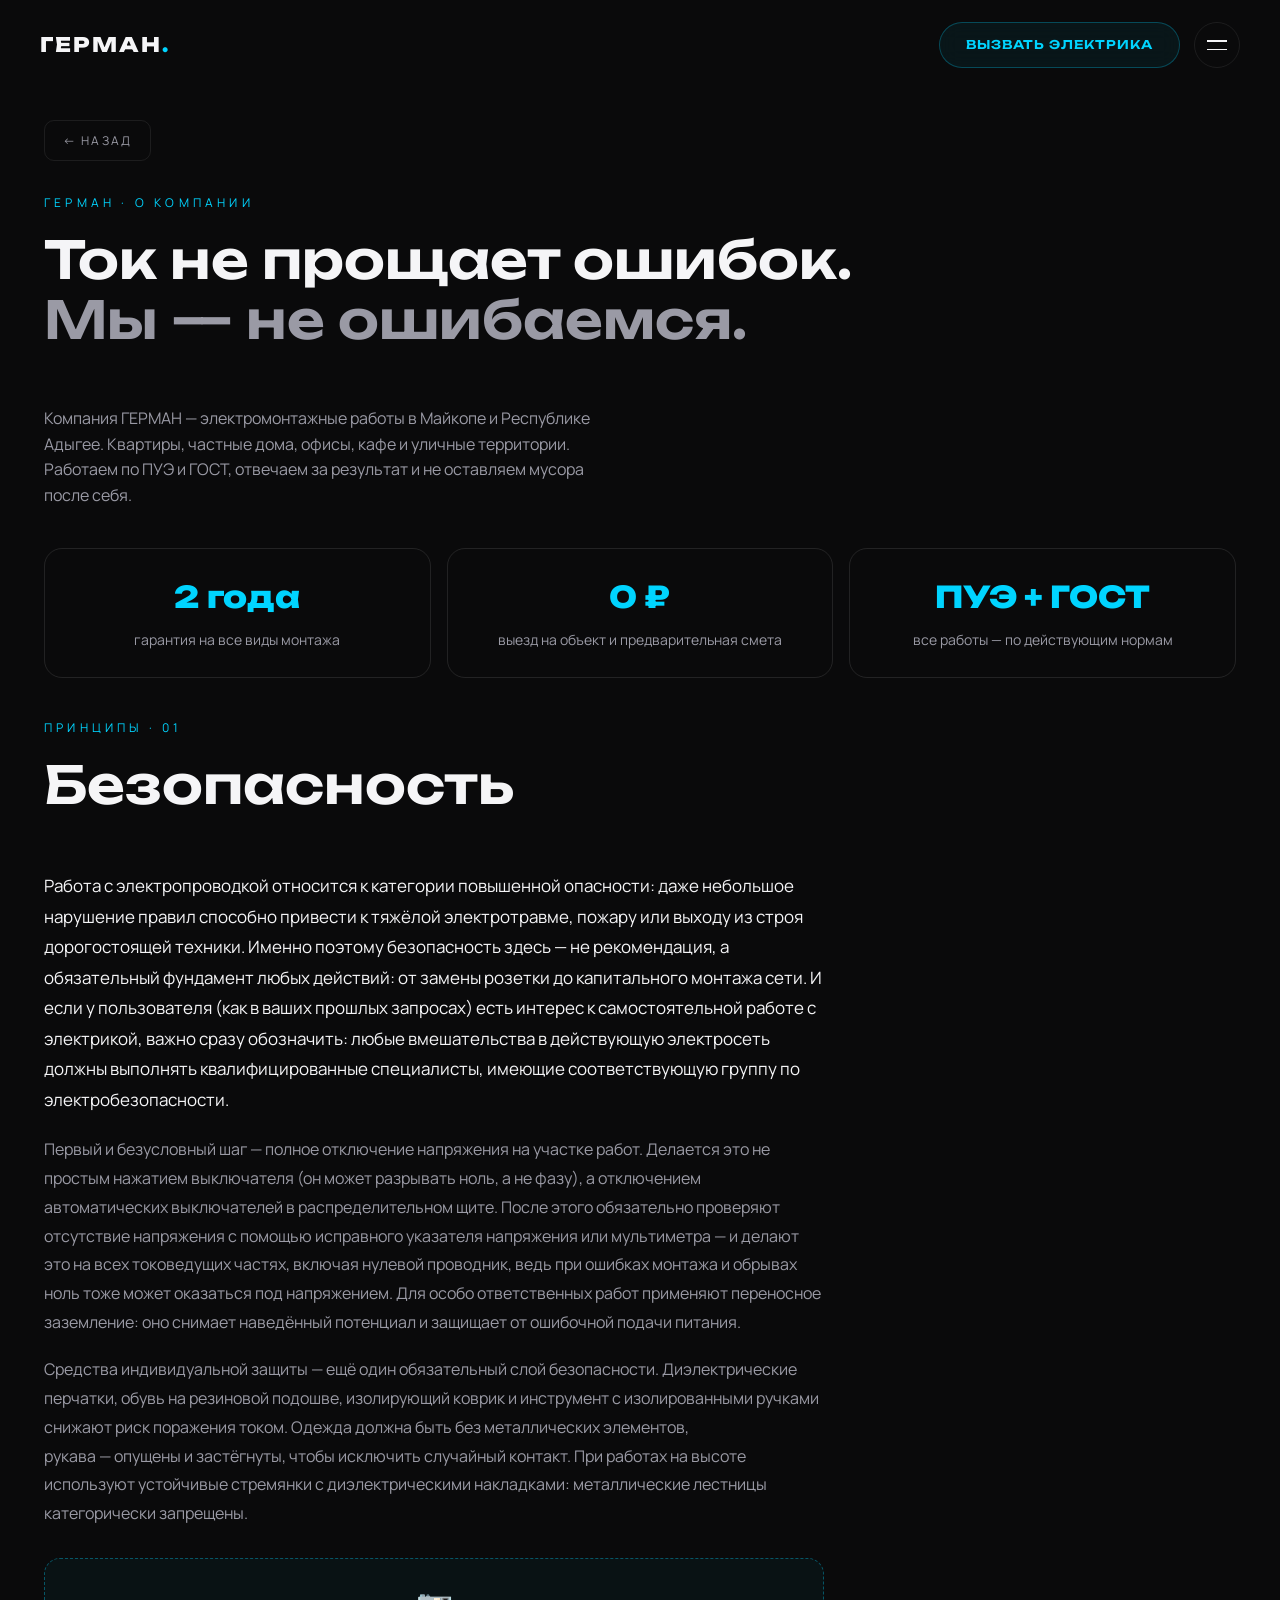
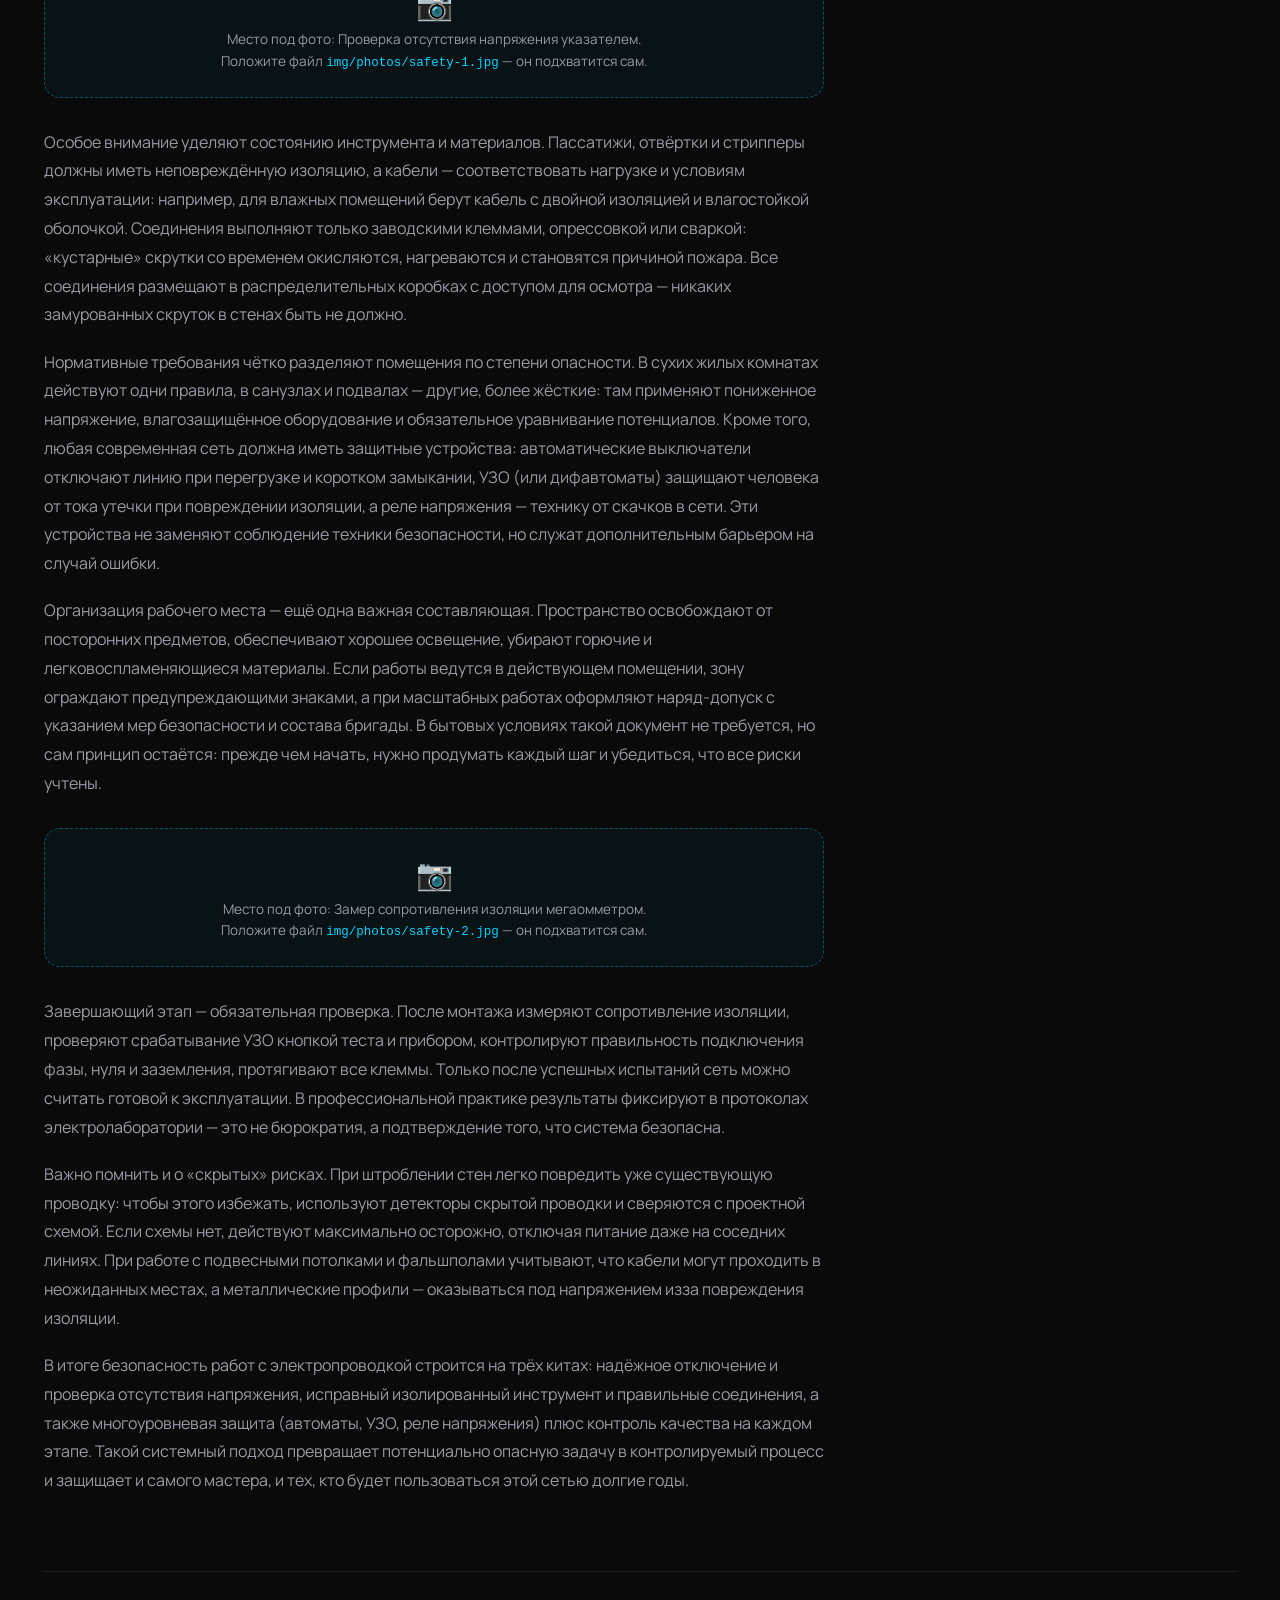
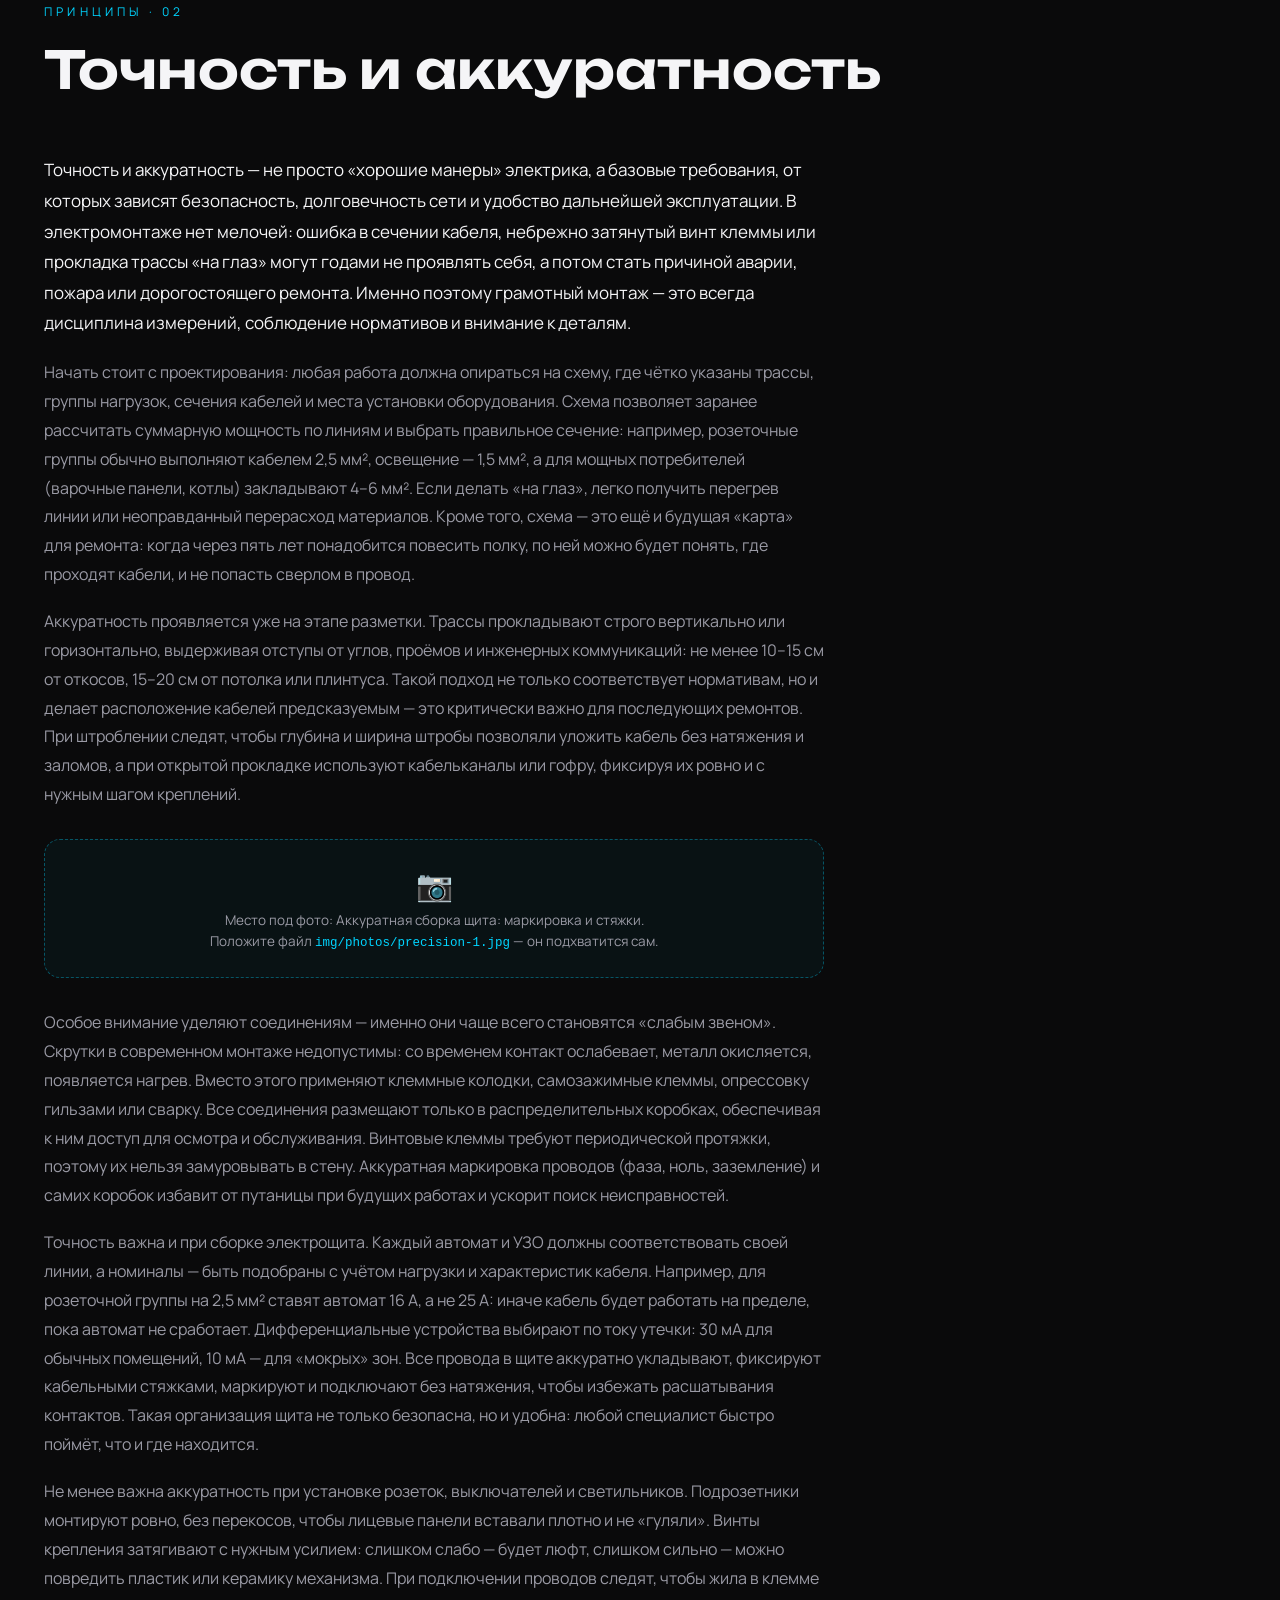
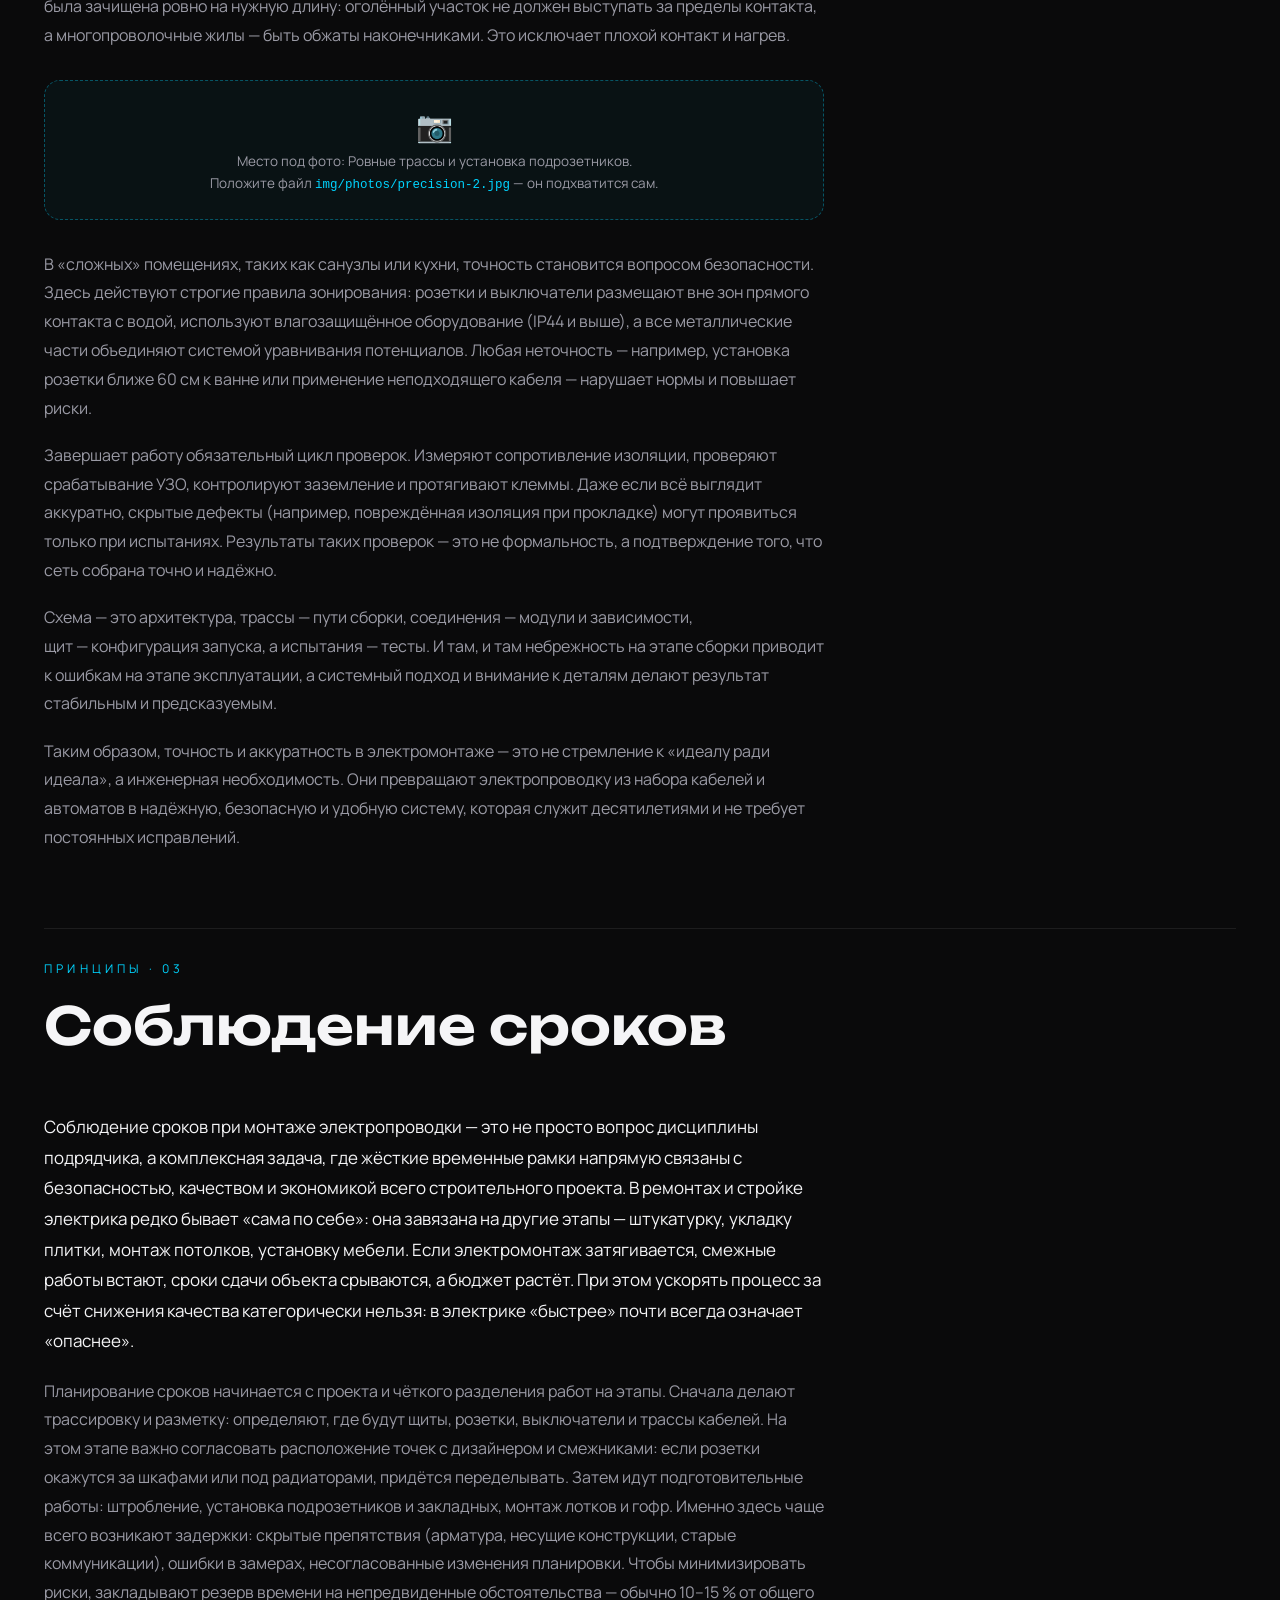
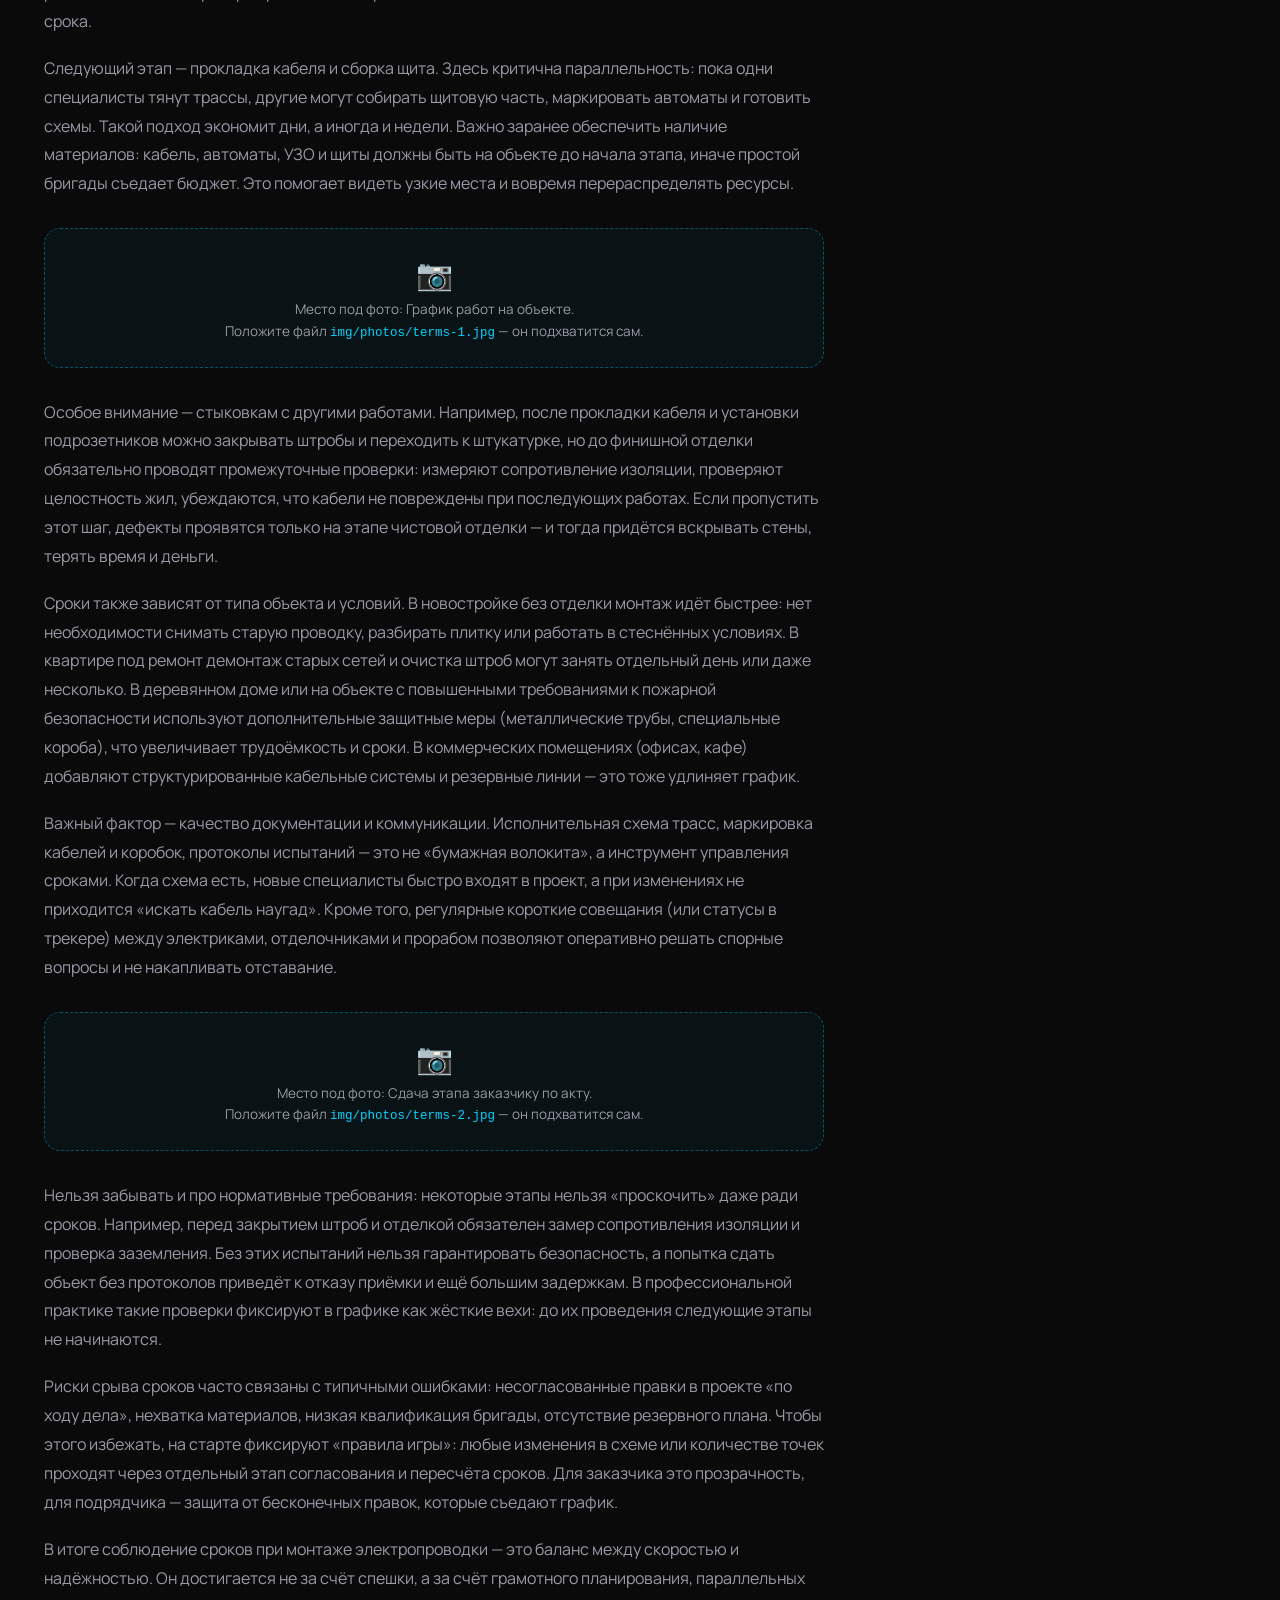
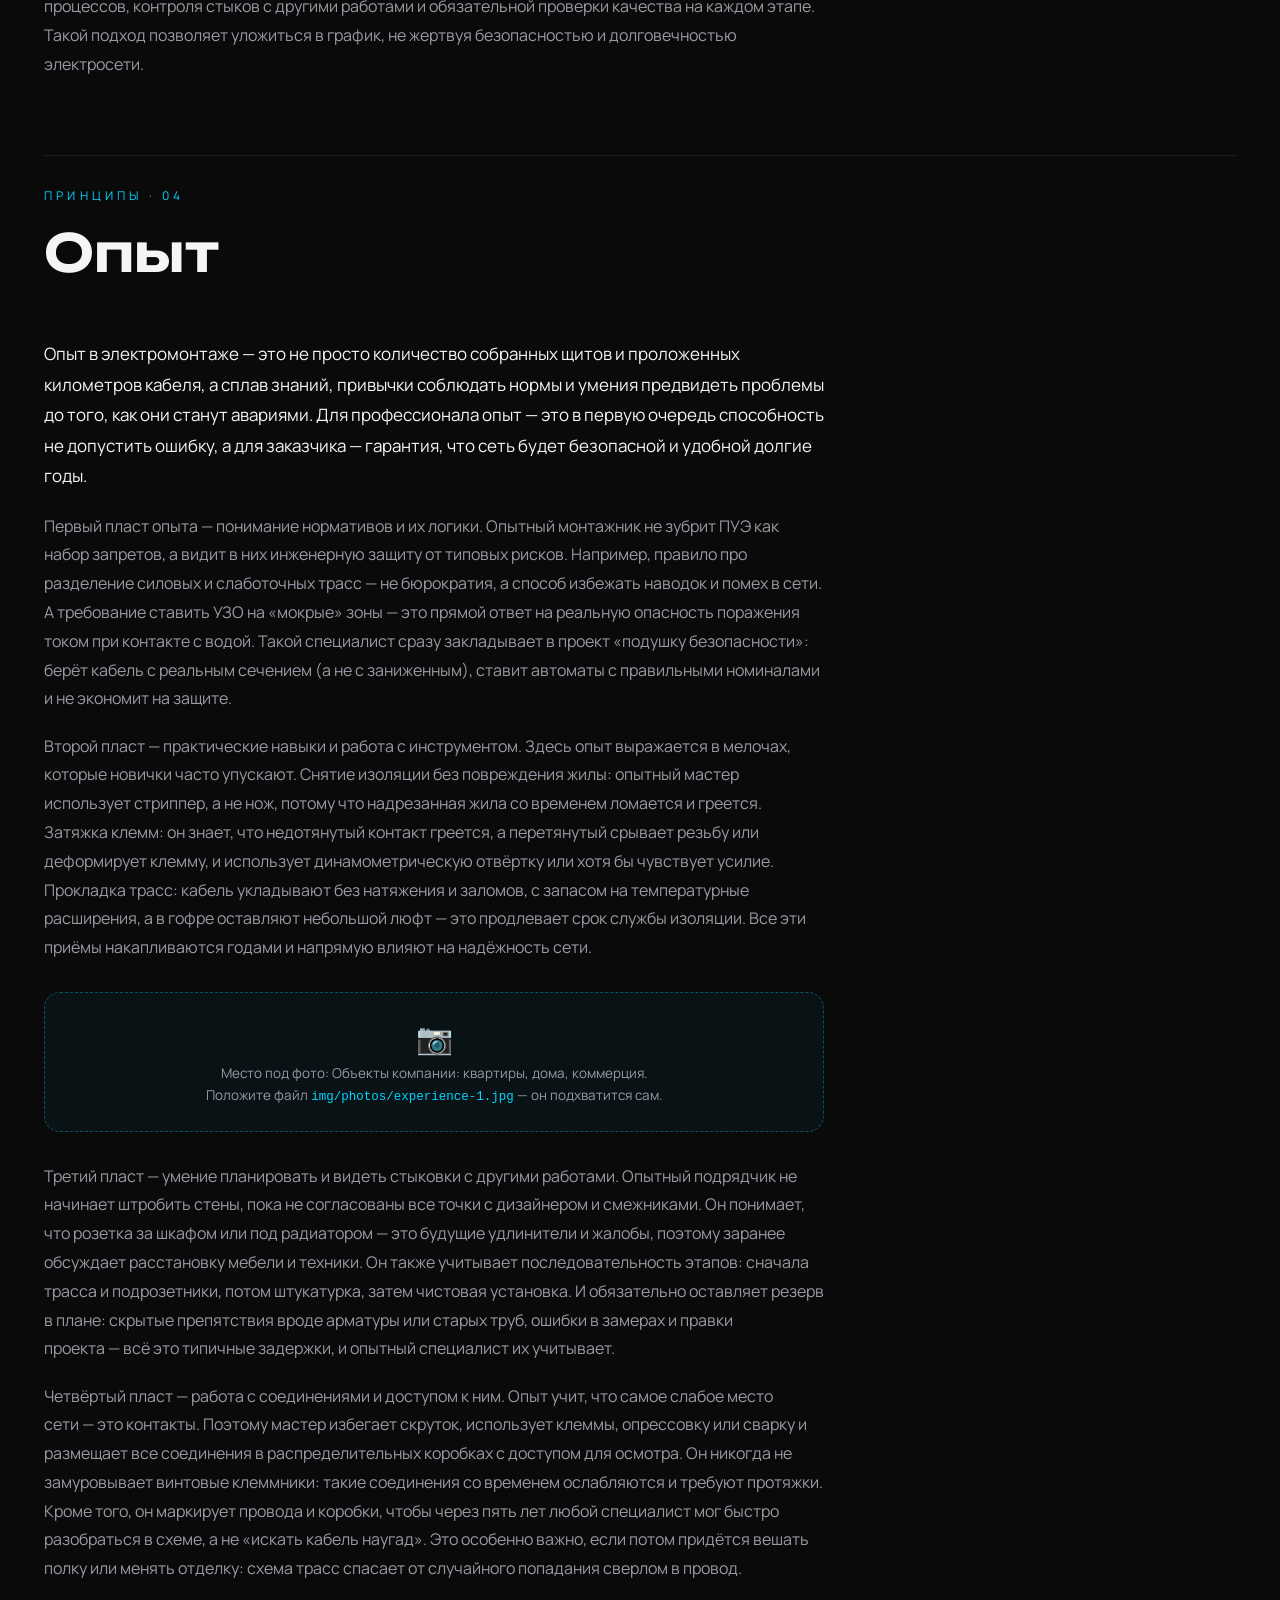
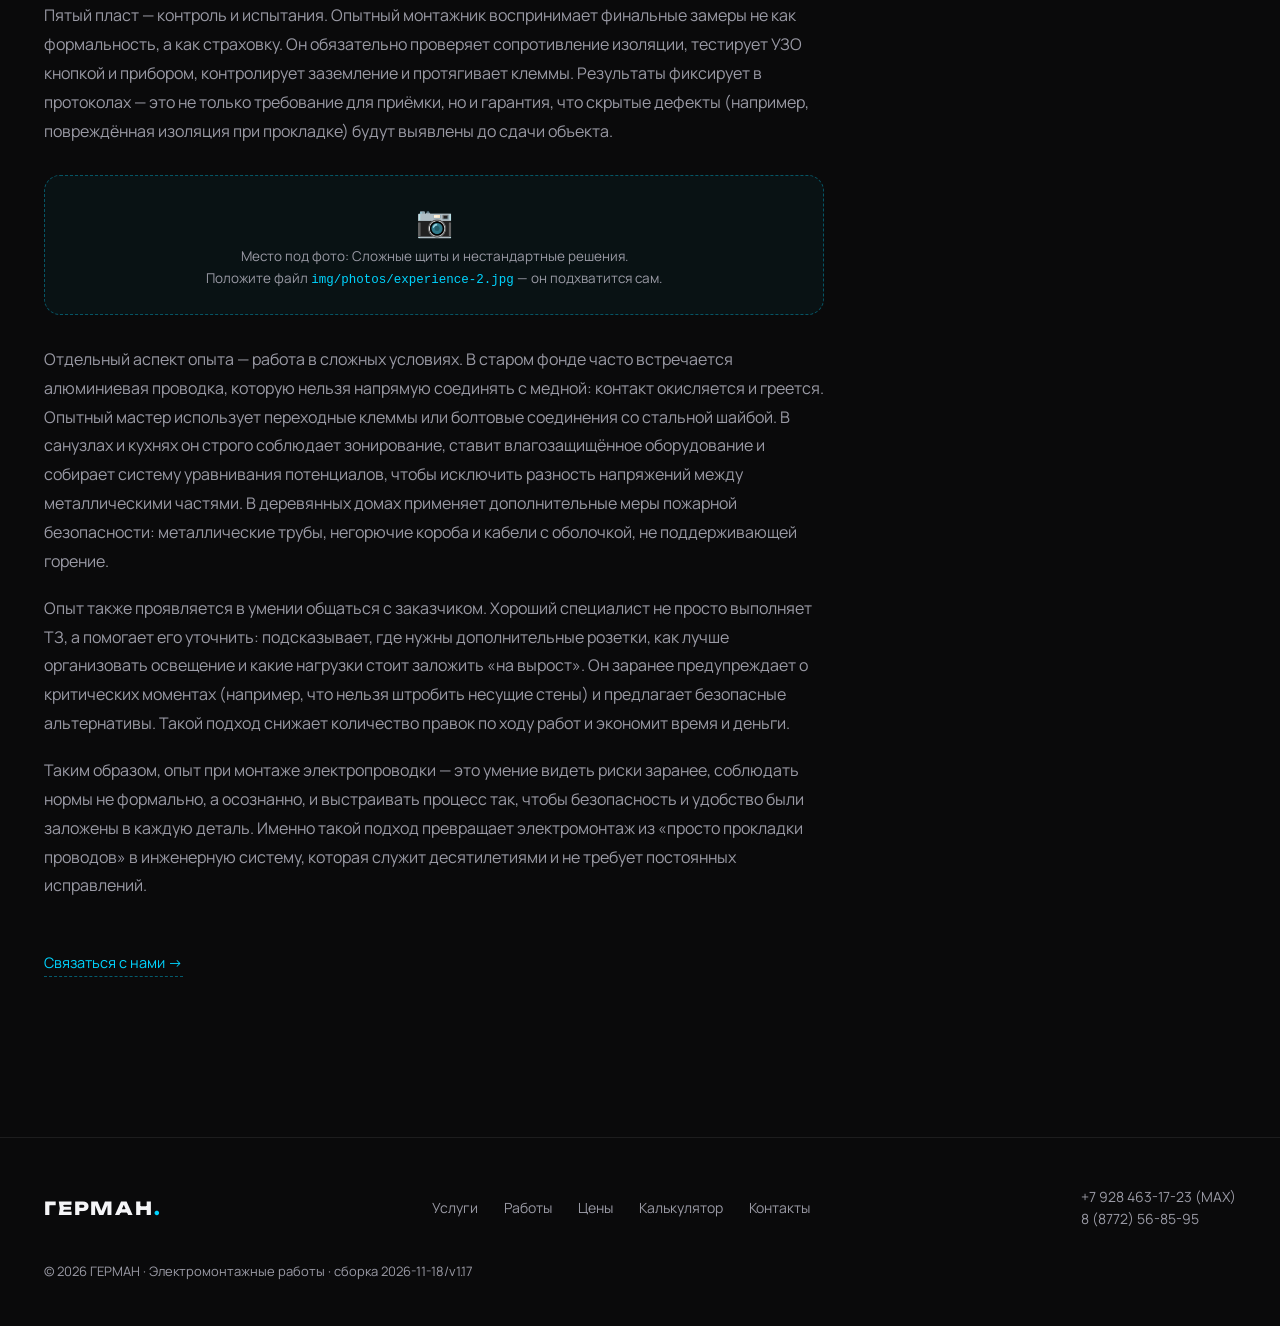
==== pages/about.html @ a5db71ee "feat: v1.17 — внутренние страницы: услуги, портфолио, цены, о компании, контакты - services.html: 4 " ====
<!DOCTYPE html>
<html lang="ru">
<head>
  <meta charset="UTF-8">
  <meta name="viewport" content="width=device-width, initial-scale=1.0">
  <title>О компании ГЕРМАН — электромонтаж в Майкопе и Адыгее</title>
  <meta name="description" content="ГЕРМАН: безопасность, точность, сроки и опыт в электромонтаже. Гарантия 2 года, работы по ПУЭ и ГОСТ.">
  <meta name="theme-color" content="#0A0A0B">
  <link rel="icon" href="data:image/svg+xml,<svg xmlns='http://www.w3.org/2000/svg' viewBox='0 0 24 24'><path fill='%2300D4FF' d='M13 2L4 14h6l-1 8 9-12h-6l1-8z'/></svg>">
  <link rel="preconnect" href="https://fonts.googleapis.com">
  <link rel="preconnect" href="https://fonts.gstatic.com" crossorigin>
  <link href="https://fonts.googleapis.com/css2?family=Unbounded:wght@400;600;800&family=Manrope:wght@400;500;700&display=swap" rel="stylesheet">
  <link rel="stylesheet" href="../css/style.css?v=34">
</head>
<body>

  <!-- ===== Шапка ===== -->
  <header class="header">
    <a href="../index.html" class="header__logo">ГЕРМАН<span class="accent">.</span></a>
    <div class="header__controls">
      <a href="../index.html#contacts" class="cta-fixed"><span class="cta-long">Вызвать электрика</span><span class="cta-short">Электрик</span></a>
      <button class="burger" id="burger" aria-label="Открыть меню" aria-expanded="false">
        <span class="burger__line"></span>
        <span class="burger__line"></span>
      </button>
    </div>
  </header>

  <!-- ===== Полноэкранное меню ===== -->
  <nav class="menu" id="menu" aria-hidden="true">
    <ul class="menu__list">
      <li class="menu__item"><a href="../index.html" class="menu__link">Главная</a></li>
      <li class="menu__item"><a href="services.html" class="menu__link">Услуги</a></li>
      <li class="menu__item"><a href="portfolio.html" class="menu__link">Работы</a></li>
      <li class="menu__item"><a href="price.html" class="menu__link">Цены</a></li>
      <li class="menu__item"><a href="about.html" class="menu__link">О компании</a></li>
      <li class="menu__item"><a href="contacts.html" class="menu__link">Контакты</a></li>
    </ul>
    <div class="menu__contacts">
      <a href="tel:+79284631723" class="menu__phone">+7 928 463-17-23</a>
      <a href="tel:88772568595" class="menu__phone menu__phone--dim">8 (8772) 56-85-95</a>
      <span class="menu__note">Майкоп · Республика Адыгея</span>
    </div>
  </nav>
  <main>
    <section class="section">
      <div class="container">
        <a href="../index.html" class="calc-back">← Назад</a>
        <p class="kicker">ГЕРМАН · о компании</p>
        <h1 class="section__title">Ток не прощает ошибок. <br><span class="text-dim">Мы — не ошибаемся.</span></h1>
        <p class="price-note">Компания ГЕРМАН — электромонтажные работы в Майкопе и Республике Адыгее.
          Квартиры, частные дома, офисы, кафе и уличные территории. Работаем по ПУЭ и ГОСТ,
          отвечаем за результат и не оставляем мусора после себя.</p>
        <div class="facts">
          <div class="fact"><span class="fact__num">2 года</span><span class="fact__text">гарантия на все виды монтажа</span></div>
          <div class="fact"><span class="fact__num">0 ₽</span><span class="fact__text">выезд на объект и предварительная смета</span></div>
          <div class="fact"><span class="fact__num">ПУЭ + ГОСТ</span><span class="fact__text">все работы — по действующим нормам</span></div>
        </div>

      <section class="work-article" id="safety">
        <p class="kicker">Принципы · 01</p>
        <h2 class="section__title">Безопасность</h2>
<div class="article">
          <p>Работа с электропроводкой относится к категории повышенной опасности: даже небольшое нарушение правил способно привести к тяжёлой электротравме, пожару или выходу из строя дорогостоящей техники. Именно поэтому безопасность здесь — не рекомендация, а обязательный фундамент любых действий: от замены розетки до капитального монтажа сети. И если у пользователя (как в ваших прошлых запросах) есть интерес к самостоятельной работе с электрикой, важно сразу обозначить: любые вмешательства в действующую электросеть должны выполнять квалифицированные специалисты, имеющие соответствующую группу по электробезопасности.</p>
          <p>Первый и безусловный шаг — полное отключение напряжения на участке работ. Делается это не простым нажатием выключателя (он может разрывать ноль, а не фазу), а отключением автоматических выключателей в распределительном щите. После этого обязательно проверяют отсутствие напряжения с помощью исправного указателя напряжения или мультиметра — и делают это на всех токоведущих частях, включая нулевой проводник, ведь при ошибках монтажа и обрывах ноль тоже может оказаться под напряжением. Для особо ответственных работ применяют переносное заземление: оно снимает наведённый потенциал и защищает от ошибочной подачи питания.</p>
          <p>Средства индивидуальной защиты — ещё один обязательный слой безопасности. Диэлектрические перчатки, обувь на резиновой подошве, изолирующий коврик и инструмент с изолированными ручками снижают риск поражения током. Одежда должна быть без металлических элементов, рукава — опущены и застёгнуты, чтобы исключить случайный контакт. При работах на высоте используют устойчивые стремянки с диэлектрическими накладками: металлические лестницы категорически запрещены.</p>
          <figure class="photo" data-photo="../img/photos/safety-1.jpg" data-alt="Проверка отсутствия напряжения указателем">
            <span class="photo__frame" aria-hidden="true">📷</span>
            <figcaption>Место под фото: Проверка отсутствия напряжения указателем.<br>Положите файл <code>img/photos/safety-1.jpg</code> — он подхватится сам.</figcaption>
          </figure>
          <p>Особое внимание уделяют состоянию инструмента и материалов. Пассатижи, отвёртки и стрипперы должны иметь неповреждённую изоляцию, а кабели — соответствовать нагрузке и условиям эксплуатации: например, для влажных помещений берут кабель с двойной изоляцией и влагостойкой оболочкой. Соединения выполняют только заводскими клеммами, опрессовкой или сваркой: «кустарные» скрутки со временем окисляются, нагреваются и становятся причиной пожара. Все соединения размещают в распределительных коробках с доступом для осмотра — никаких замурованных скруток в стенах быть не должно.</p>
          <p>Нормативные требования чётко разделяют помещения по степени опасности. В сухих жилых комнатах действуют одни правила, в санузлах и подвалах — другие, более жёсткие: там применяют пониженное напряжение, влагозащищённое оборудование и обязательное уравнивание потенциалов. Кроме того, любая современная сеть должна иметь защитные устройства: автоматические выключатели отключают линию при перегрузке и коротком замыкании, УЗО (или дифавтоматы) защищают человека от тока утечки при повреждении изоляции, а реле напряжения — технику от скачков в сети. Эти устройства не заменяют соблюдение техники безопасности, но служат дополнительным барьером на случай ошибки.</p>
          <p>Организация рабочего места — ещё одна важная составляющая. Пространство освобождают от посторонних предметов, обеспечивают хорошее освещение, убирают горючие и легковоспламеняющиеся материалы. Если работы ведутся в действующем помещении, зону ограждают предупреждающими знаками, а при масштабных работах оформляют наряд-допуск с указанием мер безопасности и состава бригады. В бытовых условиях такой документ не требуется, но сам принцип остаётся: прежде чем начать, нужно продумать каждый шаг и убедиться, что все риски учтены.</p>
          <figure class="photo" data-photo="../img/photos/safety-2.jpg" data-alt="Замер сопротивления изоляции мегаомметром">
            <span class="photo__frame" aria-hidden="true">📷</span>
            <figcaption>Место под фото: Замер сопротивления изоляции мегаомметром.<br>Положите файл <code>img/photos/safety-2.jpg</code> — он подхватится сам.</figcaption>
          </figure>
          <p>Завершающий этап — обязательная проверка. После монтажа измеряют сопротивление изоляции, проверяют срабатывание УЗО кнопкой теста и прибором, контролируют правильность подключения фазы, нуля и заземления, протягивают все клеммы. Только после успешных испытаний сеть можно считать готовой к эксплуатации. В профессиональной практике результаты фиксируют в протоколах электролаборатории — это не бюрократия, а подтверждение того, что система безопасна.</p>
          <p>Важно помнить и о «скрытых» рисках. При штроблении стен легко повредить уже существующую проводку: чтобы этого избежать, используют детекторы скрытой проводки и сверяются с проектной схемой. Если схемы нет, действуют максимально осторожно, отключая питание даже на соседних линиях. При работе с подвесными потолками и фальшполами учитывают, что кабели могут проходить в неожиданных местах, а металлические профили — оказываться под напряжением изза повреждения изоляции.</p>
          <p>В итоге безопасность работ с электропроводкой строится на трёх китах: надёжное отключение и проверка отсутствия напряжения, исправный изолированный инструмент и правильные соединения, а также многоуровневая защита (автоматы, УЗО, реле напряжения) плюс контроль качества на каждом этапе. Такой системный подход превращает потенциально опасную задачу в контролируемый процесс и защищает и самого мастера, и тех, кто будет пользоваться этой сетью долгие годы.</p>
        </div>
      </section>
      <section class="work-article" id="precision">
        <p class="kicker">Принципы · 02</p>
        <h2 class="section__title">Точность и аккуратность</h2>
<div class="article">
          <p>Точность и аккуратность — не просто «хорошие манеры» электрика, а базовые требования, от которых зависят безопасность, долговечность сети и удобство дальнейшей эксплуатации. В электромонтаже нет мелочей: ошибка в сечении кабеля, небрежно затянутый винт клеммы или прокладка трассы «на глаз» могут годами не проявлять себя, а потом стать причиной аварии, пожара или дорогостоящего ремонта. Именно поэтому грамотный монтаж — это всегда дисциплина измерений, соблюдение нормативов и внимание к деталям.</p>
          <p>Начать стоит с проектирования: любая работа должна опираться на схему, где чётко указаны трассы, группы нагрузок, сечения кабелей и места установки оборудования. Схема позволяет заранее рассчитать суммарную мощность по линиям и выбрать правильное сечение: например, розеточные группы обычно выполняют кабелем 2,5 мм², освещение — 1,5 мм², а для мощных потребителей (варочные панели, котлы) закладывают 4–6 мм². Если делать «на глаз», легко получить перегрев линии или неоправданный перерасход материалов. Кроме того, схема — это ещё и будущая «карта» для ремонта: когда через пять лет понадобится повесить полку, по ней можно будет понять, где проходят кабели, и не попасть сверлом в провод.</p>
          <p>Аккуратность проявляется уже на этапе разметки. Трассы прокладывают строго вертикально или горизонтально, выдерживая отступы от углов, проёмов и инженерных коммуникаций: не менее 10–15 см от откосов, 15–20 см от потолка или плинтуса. Такой подход не только соответствует нормативам, но и делает расположение кабелей предсказуемым — это критически важно для последующих ремонтов. При штроблении следят, чтобы глубина и ширина штробы позволяли уложить кабель без натяжения и заломов, а при открытой прокладке используют кабельканалы или гофру, фиксируя их ровно и с нужным шагом креплений.</p>
          <figure class="photo" data-photo="../img/photos/precision-1.jpg" data-alt="Аккуратная сборка щита: маркировка и стяжки">
            <span class="photo__frame" aria-hidden="true">📷</span>
            <figcaption>Место под фото: Аккуратная сборка щита: маркировка и стяжки.<br>Положите файл <code>img/photos/precision-1.jpg</code> — он подхватится сам.</figcaption>
          </figure>
          <p>Особое внимание уделяют соединениям — именно они чаще всего становятся «слабым звеном». Скрутки в современном монтаже недопустимы: со временем контакт ослабевает, металл окисляется, появляется нагрев. Вместо этого применяют клеммные колодки, самозажимные клеммы, опрессовку гильзами или сварку. Все соединения размещают только в распределительных коробках, обеспечивая к ним доступ для осмотра и обслуживания. Винтовые клеммы требуют периодической протяжки, поэтому их нельзя замуровывать в стену. Аккуратная маркировка проводов (фаза, ноль, заземление) и самих коробок избавит от путаницы при будущих работах и ускорит поиск неисправностей.</p>
          <p>Точность важна и при сборке электрощита. Каждый автомат и УЗО должны соответствовать своей линии, а номиналы — быть подобраны с учётом нагрузки и характеристик кабеля. Например, для розеточной группы на 2,5 мм² ставят автомат 16 А, а не 25 А: иначе кабель будет работать на пределе, пока автомат не сработает. Дифференциальные устройства выбирают по току утечки: 30 мА для обычных помещений, 10 мА — для «мокрых» зон. Все провода в щите аккуратно укладывают, фиксируют кабельными стяжками, маркируют и подключают без натяжения, чтобы избежать расшатывания контактов. Такая организация щита не только безопасна, но и удобна: любой специалист быстро поймёт, что и где находится.</p>
          <p>Не менее важна аккуратность при установке розеток, выключателей и светильников. Подрозетники монтируют ровно, без перекосов, чтобы лицевые панели вставали плотно и не «гуляли». Винты крепления затягивают с нужным усилием: слишком слабо — будет люфт, слишком сильно — можно повредить пластик или керамику механизма. При подключении проводов следят, чтобы жила в клемме была зачищена ровно на нужную длину: оголённый участок не должен выступать за пределы контакта, а многопроволочные жилы — быть обжаты наконечниками. Это исключает плохой контакт и нагрев.</p>
          <figure class="photo" data-photo="../img/photos/precision-2.jpg" data-alt="Ровные трассы и установка подрозетников">
            <span class="photo__frame" aria-hidden="true">📷</span>
            <figcaption>Место под фото: Ровные трассы и установка подрозетников.<br>Положите файл <code>img/photos/precision-2.jpg</code> — он подхватится сам.</figcaption>
          </figure>
          <p>В «сложных» помещениях, таких как санузлы или кухни, точность становится вопросом безопасности. Здесь действуют строгие правила зонирования: розетки и выключатели размещают вне зон прямого контакта с водой, используют влагозащищённое оборудование (IP44 и выше), а все металлические части объединяют системой уравнивания потенциалов. Любая неточность — например, установка розетки ближе 60 см к ванне или применение неподходящего кабеля — нарушает нормы и повышает риски.</p>
          <p>Завершает работу обязательный цикл проверок. Измеряют сопротивление изоляции, проверяют срабатывание УЗО, контролируют заземление и протягивают клеммы. Даже если всё выглядит аккуратно, скрытые дефекты (например, повреждённая изоляция при прокладке) могут проявиться только при испытаниях. Результаты таких проверок — это не формальность, а подтверждение того, что сеть собрана точно и надёжно.</p>
          <p>Схема — это архитектура, трассы — пути сборки, соединения — модули и зависимости, щит — конфигурация запуска, а испытания — тесты. И там, и там небрежность на этапе сборки приводит к ошибкам на этапе эксплуатации, а системный подход и внимание к деталям делают результат стабильным и предсказуемым.</p>
          <p>Таким образом, точность и аккуратность в электромонтаже — это не стремление к «идеалу ради идеала», а инженерная необходимость. Они превращают электропроводку из набора кабелей и автоматов в надёжную, безопасную и удобную систему, которая служит десятилетиями и не требует постоянных исправлений.</p>
        </div>
      </section>
      <section class="work-article" id="terms">
        <p class="kicker">Принципы · 03</p>
        <h2 class="section__title">Соблюдение сроков</h2>
<div class="article">
          <p>Соблюдение сроков при монтаже электропроводки — это не просто вопрос дисциплины подрядчика, а комплексная задача, где жёсткие временные рамки напрямую связаны с безопасностью, качеством и экономикой всего строительного проекта. В ремонтах и стройке электрика редко бывает «сама по себе»: она завязана на другие этапы — штукатурку, укладку плитки, монтаж потолков, установку мебели. Если электромонтаж затягивается, смежные работы встают, сроки сдачи объекта срываются, а бюджет растёт. При этом ускорять процесс за счёт снижения качества категорически нельзя: в электрике «быстрее» почти всегда означает «опаснее».</p>
          <p>Планирование сроков начинается с проекта и чёткого разделения работ на этапы. Сначала делают трассировку и разметку: определяют, где будут щиты, розетки, выключатели и трассы кабелей. На этом этапе важно согласовать расположение точек с дизайнером и смежниками: если розетки окажутся за шкафами или под радиаторами, придётся переделывать. Затем идут подготовительные работы: штробление, установка подрозетников и закладных, монтаж лотков и гофр. Именно здесь чаще всего возникают задержки: скрытые препятствия (арматура, несущие конструкции, старые коммуникации), ошибки в замерах, несогласованные изменения планировки. Чтобы минимизировать риски, закладывают резерв времени на непредвиденные обстоятельства — обычно 10–15 % от общего срока.</p>
          <p>Следующий этап — прокладка кабеля и сборка щита. Здесь критична параллельность: пока одни специалисты тянут трассы, другие могут собирать щитовую часть, маркировать автоматы и готовить схемы. Такой подход экономит дни, а иногда и недели. Важно заранее обеспечить наличие материалов: кабель, автоматы, УЗО и щиты должны быть на объекте до начала этапа, иначе простой бригады съедает бюджет. Это помогает видеть узкие места и вовремя перераспределять ресурсы.</p>
          <figure class="photo" data-photo="../img/photos/terms-1.jpg" data-alt="График работ на объекте">
            <span class="photo__frame" aria-hidden="true">📷</span>
            <figcaption>Место под фото: График работ на объекте.<br>Положите файл <code>img/photos/terms-1.jpg</code> — он подхватится сам.</figcaption>
          </figure>
          <p>Особое внимание — стыковкам с другими работами. Например, после прокладки кабеля и установки подрозетников можно закрывать штробы и переходить к штукатурке, но до финишной отделки обязательно проводят промежуточные проверки: измеряют сопротивление изоляции, проверяют целостность жил, убеждаются, что кабели не повреждены при последующих работах. Если пропустить этот шаг, дефекты проявятся только на этапе чистовой отделки — и тогда придётся вскрывать стены, терять время и деньги.</p>
          <p>Сроки также зависят от типа объекта и условий. В новостройке без отделки монтаж идёт быстрее: нет необходимости снимать старую проводку, разбирать плитку или работать в стеснённых условиях. В квартире под ремонт демонтаж старых сетей и очистка штроб могут занять отдельный день или даже несколько. В деревянном доме или на объекте с повышенными требованиями к пожарной безопасности используют дополнительные защитные меры (металлические трубы, специальные короба), что увеличивает трудоёмкость и сроки. В коммерческих помещениях (офисах, кафе) добавляют структурированные кабельные системы и резервные линии — это тоже удлиняет график.</p>
          <p>Важный фактор — качество документации и коммуникации. Исполнительная схема трасс, маркировка кабелей и коробок, протоколы испытаний — это не «бумажная волокита», а инструмент управления сроками. Когда схема есть, новые специалисты быстро входят в проект, а при изменениях не приходится «искать кабель наугад». Кроме того, регулярные короткие совещания (или статусы в трекере) между электриками, отделочниками и прорабом позволяют оперативно решать спорные вопросы и не накапливать отставание.</p>
          <figure class="photo" data-photo="../img/photos/terms-2.jpg" data-alt="Сдача этапа заказчику по акту">
            <span class="photo__frame" aria-hidden="true">📷</span>
            <figcaption>Место под фото: Сдача этапа заказчику по акту.<br>Положите файл <code>img/photos/terms-2.jpg</code> — он подхватится сам.</figcaption>
          </figure>
          <p>Нельзя забывать и про нормативные требования: некоторые этапы нельзя «проскочить» даже ради сроков. Например, перед закрытием штроб и отделкой обязателен замер сопротивления изоляции и проверка заземления. Без этих испытаний нельзя гарантировать безопасность, а попытка сдать объект без протоколов приведёт к отказу приёмки и ещё большим задержкам. В профессиональной практике такие проверки фиксируют в графике как жёсткие вехи: до их проведения следующие этапы не начинаются.</p>
          <p>Риски срыва сроков часто связаны с типичными ошибками: несогласованные правки в проекте «по ходу дела», нехватка материалов, низкая квалификация бригады, отсутствие резервного плана. Чтобы этого избежать, на старте фиксируют «правила игры»: любые изменения в схеме или количестве точек проходят через отдельный этап согласования и пересчёта сроков. Для заказчика это прозрачность, для подрядчика — защита от бесконечных правок, которые съедают график.</p>
          <p>В итоге соблюдение сроков при монтаже электропроводки — это баланс между скоростью и надёжностью. Он достигается не за счёт спешки, а за счёт грамотного планирования, параллельных процессов, контроля стыков с другими работами и обязательной проверки качества на каждом этапе. Такой подход позволяет уложиться в график, не жертвуя безопасностью и долговечностью электросети.</p>
        </div>
      </section>
      <section class="work-article" id="experience">
        <p class="kicker">Принципы · 04</p>
        <h2 class="section__title">Опыт</h2>
<div class="article">
          <p>Опыт в электромонтаже — это не просто количество собранных щитов и проложенных километров кабеля, а сплав знаний, привычки соблюдать нормы и умения предвидеть проблемы до того, как они станут авариями. Для профессионала опыт — это в первую очередь способность не допустить ошибку, а для заказчика — гарантия, что сеть будет безопасной и удобной долгие годы.</p>
          <p>Первый пласт опыта — понимание нормативов и их логики. Опытный монтажник не зубрит ПУЭ как набор запретов, а видит в них инженерную защиту от типовых рисков. Например, правило про разделение силовых и слаботочных трасс — не бюрократия, а способ избежать наводок и помех в сети. А требование ставить УЗО на «мокрые» зоны — это прямой ответ на реальную опасность поражения током при контакте с водой. Такой специалист сразу закладывает в проект «подушку безопасности»: берёт кабель с реальным сечением (а не с заниженным), ставит автоматы с правильными номиналами и не экономит на защите.</p>
          <p>Второй пласт — практические навыки и работа с инструментом. Здесь опыт выражается в мелочах, которые новички часто упускают. Снятие изоляции без повреждения жилы: опытный мастер использует стриппер, а не нож, потому что надрезанная жила со временем ломается и греется. Затяжка клемм: он знает, что недотянутый контакт греется, а перетянутый срывает резьбу или деформирует клемму, и использует динамометрическую отвёртку или хотя бы чувствует усилие. Прокладка трасс: кабель укладывают без натяжения и заломов, с запасом на температурные расширения, а в гофре оставляют небольшой люфт — это продлевает срок службы изоляции. Все эти приёмы накапливаются годами и напрямую влияют на надёжность сети.</p>
          <figure class="photo" data-photo="../img/photos/experience-1.jpg" data-alt="Объекты компании: квартиры, дома, коммерция">
            <span class="photo__frame" aria-hidden="true">📷</span>
            <figcaption>Место под фото: Объекты компании: квартиры, дома, коммерция.<br>Положите файл <code>img/photos/experience-1.jpg</code> — он подхватится сам.</figcaption>
          </figure>
          <p>Третий пласт — умение планировать и видеть стыковки с другими работами. Опытный подрядчик не начинает штробить стены, пока не согласованы все точки с дизайнером и смежниками. Он понимает, что розетка за шкафом или под радиатором — это будущие удлинители и жалобы, поэтому заранее обсуждает расстановку мебели и техники. Он также учитывает последовательность этапов: сначала трасса и подрозетники, потом штукатурка, затем чистовая установка. И обязательно оставляет резерв в плане: скрытые препятствия вроде арматуры или старых труб, ошибки в замерах и правки проекта — всё это типичные задержки, и опытный специалист их учитывает.</p>
          <p>Четвёртый пласт — работа с соединениями и доступом к ним. Опыт учит, что самое слабое место сети — это контакты. Поэтому мастер избегает скруток, использует клеммы, опрессовку или сварку и размещает все соединения в распределительных коробках с доступом для осмотра. Он никогда не замуровывает винтовые клеммники: такие соединения со временем ослабляются и требуют протяжки. Кроме того, он маркирует провода и коробки, чтобы через пять лет любой специалист мог быстро разобраться в схеме, а не «искать кабель наугад». Это особенно важно, если потом придётся вешать полку или менять отделку: схема трасс спасает от случайного попадания сверлом в провод.</p>
          <p>Пятый пласт — контроль и испытания. Опытный монтажник воспринимает финальные замеры не как формальность, а как страховку. Он обязательно проверяет сопротивление изоляции, тестирует УЗО кнопкой и прибором, контролирует заземление и протягивает клеммы. Результаты фиксирует в протоколах — это не только требование для приёмки, но и гарантия, что скрытые дефекты (например, повреждённая изоляция при прокладке) будут выявлены до сдачи объекта.</p>
          <figure class="photo" data-photo="../img/photos/experience-2.jpg" data-alt="Сложные щиты и нестандартные решения">
            <span class="photo__frame" aria-hidden="true">📷</span>
            <figcaption>Место под фото: Сложные щиты и нестандартные решения.<br>Положите файл <code>img/photos/experience-2.jpg</code> — он подхватится сам.</figcaption>
          </figure>
          <p>Отдельный аспект опыта — работа в сложных условиях. В старом фонде часто встречается алюминиевая проводка, которую нельзя напрямую соединять с медной: контакт окисляется и греется. Опытный мастер использует переходные клеммы или болтовые соединения со стальной шайбой. В санузлах и кухнях он строго соблюдает зонирование, ставит влагозащищённое оборудование и собирает систему уравнивания потенциалов, чтобы исключить разность напряжений между металлическими частями. В деревянных домах применяет дополнительные меры пожарной безопасности: металлические трубы, негорючие короба и кабели с оболочкой, не поддерживающей горение.</p>
          <p>Опыт также проявляется в умении общаться с заказчиком. Хороший специалист не просто выполняет ТЗ, а помогает его уточнить: подсказывает, где нужны дополнительные розетки, как лучше организовать освещение и какие нагрузки стоит заложить «на вырост». Он заранее предупреждает о критических моментах (например, что нельзя штробить несущие стены) и предлагает безопасные альтернативы. Такой подход снижает количество правок по ходу работ и экономит время и деньги.</p>
          <p>Таким образом, опыт при монтаже электропроводки — это умение видеть риски заранее, соблюдать нормы не формально, а осознанно, и выстраивать процесс так, чтобы безопасность и удобство были заложены в каждую деталь. Именно такой подход превращает электромонтаж из «просто прокладки проводов» в инженерную систему, которая служит десятилетиями и не требует постоянных исправлений.</p>
        </div>
      </section>

        <a class="next-page" href="contacts.html">Связаться с нами →</a>
      </div>
    </section>
  </main>

  <!-- ===== Подвал ===== -->
  <footer class="footer">
    <div class="container footer__inner">
      <a href="../index.html" class="footer__logo">ГЕРМАН<span class="accent">.</span></a>
      <nav class="footer__nav">
        <a href="services.html">Услуги</a>
        <a href="portfolio.html">Работы</a>
        <a href="price.html">Цены</a>
        <a href="calc.html">Калькулятор</a>
        <a href="contacts.html">Контакты</a>
      </nav>
      <div class="footer__contacts">
        <a href="tel:+79284631723">+7 928 463-17-23 (МАХ)</a>
        <a href="tel:88772568595">8 (8772) 56-85-95</a>
      </div>
      <p class="footer__copy">© <span id="year">2026</span> ГЕРМАН · Электромонтажные работы · сборка 2026-11-18/v1.17</p>
    </div>
  </footer>

</body>
</html>
---- css/style.css ----
/* ============================================================
   ГЕРМАН — дизайн-система в стиле Active Theory
   Тёмная тема · WebGL-атмосфера · крупная типографика
   ============================================================ */

:root {
  /* Палитра */
  --bg: #0A0A0B;
  --bg-soft: #121216;
  --bg-card: #131318;
  --text: #F5F5F7;
  --text-dim: #9A9AA5;
  --accent: #00D4FF;
  --accent-warm: #FFB800;
  --line: rgba(255, 255, 255, 0.08);

  /* Типографика */
  --font-head: 'Unbounded', system-ui, sans-serif;
  --font-body: 'Manrope', system-ui, sans-serif;

  /* Ритм */
  --container: 1240px;
  --radius: 14px;
  --ease: cubic-bezier(0.22, 1, 0.36, 1);
}

/* ---------- Сброс ---------- */
*, *::before, *::after { box-sizing: border-box; margin: 0; padding: 0; }

html { scroll-behavior: smooth; }

body {
  font-family: var(--font-body);
  background: var(--bg);
  color: var(--text);
  line-height: 1.6;
  overflow-x: hidden;
  -webkit-font-smoothing: antialiased;
}

img, svg { display: block; max-width: 100%; }
a { color: inherit; text-decoration: none; }
ul { list-style: none; }
button, input, textarea { font: inherit; color: inherit; }

::selection { background: var(--accent); color: #001018; }

/* ---------- Утилиты ---------- */
.container { max-width: var(--container); margin: 0 auto; padding: 0 24px; }
.accent { color: var(--accent); }
.text-dim { color: var(--text-dim); }

.kicker {
  font-size: 12px;
  letter-spacing: 0.35em;
  text-transform: uppercase;
  color: var(--accent);
  margin-bottom: 18px;
}

.section { padding: 120px 0; }
.section__title {
  font-family: var(--font-head);
  font-weight: 600;
  font-size: clamp(28px, 4.5vw, 52px);
  line-height: 1.15;
  margin-bottom: 56px;
}

/* ---------- Кастомный курсор ---------- */
.cursor-dot, .cursor-ring {
  position: fixed;
  top: 0; left: 0;
  pointer-events: none;
  z-index: 2000;
  display: none;
}
body.has-cursor .cursor-dot,
body.has-cursor .cursor-ring { display: block; }

.cursor-dot {
  width: 6px; height: 6px;
  background: var(--accent);
  border-radius: 50%;
  margin: -3px 0 0 -3px;
}
.cursor-ring {
  width: 38px; height: 38px;
  border: 1px solid rgba(255, 255, 255, 0.45);
  border-radius: 50%;
  margin: -19px 0 0 -19px;
  transition: width 0.3s var(--ease), height 0.3s var(--ease),
              margin 0.3s var(--ease), border-color 0.3s, background 0.3s;
}
.cursor-ring--hover {
  width: 64px; height: 64px;
  margin: -32px 0 0 -32px;
  border-color: var(--accent);
  background: rgba(0, 212, 255, 0.08);
}
body.has-cursor,
body.has-cursor a,
body.has-cursor button { cursor: none; }

/* ---------- Прелоадер ---------- */
.preloader {
  position: fixed;
  inset: 0;
  z-index: 3000;
  background: var(--bg);
  display: flex;
  align-items: center;
  justify-content: center;
  transition: transform 0.9s var(--ease);
}
.preloader--done { transform: translateY(-100%); }

.preloader__inner { text-align: center; }
.preloader__logo {
  font-family: var(--font-head);
  font-weight: 800;
  font-size: clamp(28px, 5vw, 44px);
  letter-spacing: 0.12em;
}
.preloader__counter {
  font-family: var(--font-head);
  font-size: 15px;
  color: var(--accent);
  margin-top: 18px;
}
.preloader__bolt {
  position: absolute;
  bottom: 40px; right: 48px;
  font-size: 34px;
  animation: boltPulse 1.2s ease-in-out infinite;
}
@keyframes boltPulse {
  0%, 100% { opacity: 0.25; transform: scale(1); }
  50% { opacity: 1; transform: scale(1.15); }
}
/* ---------- Шапка ---------- */
.header {
  position: fixed;
  top: 0; left: 0; right: 0;
  z-index: 100;
  display: flex;
  align-items: center;
  justify-content: space-between;
  padding: 22px 40px;
}
.header__logo {
  font-family: var(--font-head);
  font-weight: 800;
  font-size: 20px;
  letter-spacing: 0.1em;
}

/* Бургер */
.burger {
  position: relative;
  width: 46px; height: 46px;
  background: transparent;
  border: 1px solid var(--line);
  border-radius: 50%;
  display: flex;
  flex-direction: column;
  align-items: center;
  justify-content: center;
  gap: 7px;
  transition: border-color 0.3s;
}
.burger__line {
  width: 20px; height: 1.5px;
  background: var(--text);
  transition: transform 0.4s var(--ease), background 0.3s;
}
body.menu-open .burger { border-color: var(--accent); }
body.menu-open .burger__line:nth-child(1) { transform: translateY(4.25px) rotate(45deg); }
body.menu-open .burger__line:nth-child(2) { transform: translateY(-4.25px) rotate(-45deg); }

/* ---------- Полноэкранное меню ---------- */
.menu {
  position: fixed;
  inset: 0;
  z-index: 90;
  background: rgba(10, 10, 11, 0.97);
  backdrop-filter: blur(18px);
  -webkit-backdrop-filter: blur(18px);
  display: flex;
  flex-direction: column;
  align-items: flex-start;
  justify-content: center;
  padding: 0 max(40px, 10vw);
  visibility: hidden;
  opacity: 0;
  transition: opacity 0.5s var(--ease), visibility 0.5s;
}
body.menu-open .menu { visibility: visible; opacity: 1; }

.menu__item { overflow: hidden; }
.menu__link {
  display: inline-block;
  font-family: var(--font-head);
  font-weight: 600;
  font-size: clamp(30px, 5.5vw, 56px);
  line-height: 1.5;
  color: var(--text-dim);
  transform: translateY(110%);
  transition: transform 0.7s var(--ease), color 0.3s;
}
body.menu-open .menu__link { transform: translateY(0); }
.menu__item:nth-child(1) .menu__link { transition-delay: 0.08s; }
.menu__item:nth-child(2) .menu__link { transition-delay: 0.14s; }
.menu__item:nth-child(3) .menu__link { transition-delay: 0.20s; }
.menu__item:nth-child(4) .menu__link { transition-delay: 0.26s; }
.menu__item:nth-child(5) .menu__link { transition-delay: 0.32s; }
.menu__item:nth-child(6) .menu__link { transition-delay: 0.38s; }
.menu__link:hover { color: var(--accent); }

.menu__contacts {
  margin-top: 48px;
  display: flex;
  flex-direction: column;
  gap: 6px;
  opacity: 0;
  transform: translateY(20px);
  transition: opacity 0.6s 0.45s, transform 0.6s 0.45s;
}
body.menu-open .menu__contacts { opacity: 1; transform: none; }
.menu__phone { font-family: var(--font-head); font-size: 18px; color: var(--accent); }
.menu__phone--dim, .menu__note { color: var(--text-dim); font-size: 15px; }

/* ---------- Кнопки ---------- */
.btn {
  display: inline-block;
  padding: 18px 38px;
  font-family: var(--font-head);
  font-size: 14px;
  font-weight: 600;
  letter-spacing: 0.06em;
  text-transform: uppercase;
  border-radius: 999px;
  border: 1px solid transparent;
  transition: box-shadow 0.35s, background 0.35s, color 0.35s, border-color 0.35s;
  will-change: transform;
}
.btn--primary { background: var(--accent); color: #001018; }
.btn--primary:hover { box-shadow: 0 0 42px rgba(0, 212, 255, 0.5); }
.btn--ghost { border-color: rgba(255, 255, 255, 0.25); color: var(--text); }
.btn--ghost:hover { border-color: var(--accent); color: var(--accent); }
.btn--wide { width: 100%; }

/* ---------- Hero ---------- */
.hero {
  position: relative;
  min-height: 100vh;
  display: flex;
  align-items: center;
  justify-content: center;
  text-align: center;
  overflow: hidden;
}
#webgl-hero {
  position: absolute;
  inset: 0;
  width: 100%;
  height: 100%;
  display: block;
}
.hero__glow {
  position: absolute;
  inset: 0;
  background:
    radial-gradient(ellipse 70% 50% at 50% 60%, rgba(0, 212, 255, 0.10), transparent 70%),
    radial-gradient(ellipse 40% 30% at 80% 20%, rgba(255, 184, 0, 0.05), transparent 70%);
  pointer-events: none;
}
.hero.no-webgl {
  background:
    radial-gradient(ellipse 80% 60% at 50% 80%, rgba(0, 212, 255, 0.14), transparent 70%),
    radial-gradient(ellipse 50% 40% at 20% 20%, rgba(255, 184, 0, 0.07), transparent 70%),
    var(--bg);
}

.hero__content {
  position: relative;
  z-index: 2;
  padding: 100px 24px 0;
  max-width: 900px;
}
.hero__tagline {
  font-size: 12px;
  letter-spacing: 0.35em;
  text-transform: uppercase;
  color: var(--text-dim);
  margin-bottom: 28px;
}
.hero__title {
  font-family: var(--font-head);
  font-weight: 800;
  font-size: clamp(34px, 7.5vw, 84px);
  line-height: 1.08;
  text-transform: uppercase;
}
.hero__title-line { display: block; overflow: hidden; }
.hero__title-line > span { display: inline-block; }
.hero__subtitle {
  color: var(--text-dim);
  font-size: clamp(16px, 2vw, 19px);
  max-width: 560px;
  margin: 28px auto 44px;
}
.hero__actions {
  display: flex;
  gap: 18px;
  justify-content: center;
  flex-wrap: wrap;
}

/* Появление hero после прелоадера */
body.is-booting .hero__content { opacity: 0; }
.hero__content > * {
  opacity: 1;
  transform: translateY(0);
  transition: opacity 0.9s var(--ease), transform 0.9s var(--ease);
}
body.is-booting .hero__content > * {
  opacity: 0;
  transform: translateY(34px);
}
.hero__content > *:nth-child(1) { transition-delay: 0.15s; }
.hero__content > *:nth-child(2) { transition-delay: 0.28s; }
.hero__content > *:nth-child(3) { transition-delay: 0.41s; }
.hero__content > *:nth-child(4) { transition-delay: 0.54s; }

.hero__scroll {
  position: absolute;
  bottom: 36px;
  left: 50%;
  transform: translateX(-50%);
  z-index: 2;
  font-size: 11px;
  letter-spacing: 0.3em;
  text-transform: uppercase;
  color: var(--text-dim);
  display: flex;
  flex-direction: column;
  align-items: center;
  gap: 12px;
}
.hero__scroll span {
  width: 1px; height: 44px;
  background: linear-gradient(var(--accent), transparent);
  animation: scrollHint 1.8s var(--ease) infinite;
}
@keyframes scrollHint {
  0% { transform: scaleY(0); transform-origin: top; }
  45% { transform: scaleY(1); transform-origin: top; }
  55% { transform: scaleY(1); transform-origin: bottom; }
  100% { transform: scaleY(0); transform-origin: bottom; }
}

/* ---------- Услуги ---------- */
.services__grid {
  display: grid;
  grid-template-columns: repeat(auto-fit, minmax(260px, 1fr));
  gap: 20px;
}
.card {
  position: relative;
  display: flex;
  flex-direction: column;
  background: var(--bg-card);
  border: 1px solid var(--line);
  border-radius: var(--radius);
  padding: 34px 28px;
  transition: transform 0.5s var(--ease), border-color 0.5s, box-shadow 0.5s;
  overflow: hidden;
}
.card::before {
  content: '';
  position: absolute;
  inset: 0;
  background: radial-gradient(circle 220px at var(--mx, 50%) var(--my, 50%), rgba(0, 212, 255, 0.08), transparent);
  opacity: 0;
  transition: opacity 0.4s;
  pointer-events: none;
}
.card:hover {
  transform: translateY(-8px);
  border-color: rgba(0, 212, 255, 0.45);
  box-shadow: 0 24px 60px rgba(0, 0, 0, 0.45);
}
.card:hover::before { opacity: 1; }

.card__icon {
  width: 52px; height: 52px;
  display: flex;
  align-items: center;
  justify-content: center;
  border: 1px solid rgba(0, 212, 255, 0.3);
  border-radius: 12px;
  color: var(--accent);
  margin-bottom: 24px;
}
.card__icon svg { width: 26px; height: 26px; }
.card__title {
  font-family: var(--font-head);
  font-weight: 600;
  font-size: 17px;
  margin-bottom: 12px;
}
.card__text { color: var(--text-dim); font-size: 15px; margin-bottom: 26px; }
.card__more {
  margin-top: auto;
  font-size: 13px;
  letter-spacing: 0.12em;
  text-transform: uppercase;
  color: var(--accent);
}

/* ---------- Преимущества ---------- */
.advantages__grid {
  display: grid;
  grid-template-columns: repeat(auto-fit, minmax(230px, 1fr));
  gap: 20px;
}
.adv {
  border-top: 1px solid var(--line);
  padding-top: 26px;
  transition: border-color 0.4s;
}
.adv:hover { border-color: var(--accent); }
.adv__num {
  font-family: var(--font-head);
  font-size: 13px;
  color: var(--accent);
  letter-spacing: 0.2em;
}
.adv h3 {
  font-family: var(--font-head);
  font-weight: 600;
  font-size: 18px;
  margin: 14px 0 10px;
}
.adv p { color: var(--text-dim); font-size: 15px; }

/* ---------- Работы ---------- */
.works__grid {
  display: grid;
  grid-template-columns: repeat(auto-fill, minmax(300px, 1fr));
  gap: 20px;
}
.work {
  position: relative;
  aspect-ratio: 4 / 3;
  border-radius: var(--radius);
  border: 1px solid var(--line);
  overflow: hidden;
  display: flex;
  align-items: flex-end;
  padding: 24px;
  transition: transform 0.5s var(--ease), border-color 0.5s, box-shadow 0.5s;
}
.work:hover {
  transform: translateY(-8px);
  border-color: rgba(0, 212, 255, 0.45);
  box-shadow: 0 24px 60px rgba(0, 0, 0, 0.5);
}
.work::after {
  content: '';
  position: absolute;
  inset: 0;
  background: linear-gradient(transparent 40%, rgba(10, 10, 11, 0.9));
  pointer-events: none;
}
.w-1 { background: linear-gradient(135deg, #0d1b26, #0a0a0b 60%), #0a0a0b; }
.w-2 { background: linear-gradient(135deg, #14202b, #0a0a0b 55%, #1a1508); }
.w-3 { background: linear-gradient(160deg, #101018, #0a0a0b 50%, #0d2430); }
.w-4 { background: linear-gradient(135deg, #1a1508, #0a0a0b 60%, #0d1b26); }
.w-5 { background: linear-gradient(150deg, #0d2430, #0a0a0b 65%, #101018); }
.w-6 { background: linear-gradient(135deg, #101018, #12202a 70%, #0a0a0b); }

.work__bolt {
  position: absolute;
  top: 50%; left: 50%;
  transform: translate(-50%, -60%);
  font-size: 52px;
  opacity: 0.28;
  transition: opacity 0.4s, transform 0.5s var(--ease);
  filter: drop-shadow(0 0 18px rgba(0, 212, 255, 0.5));
}
.work:hover .work__bolt {
  opacity: 0.85;
  transform: translate(-50%, -60%) scale(1.15);
}
.work__label {
  position: relative;
  z-index: 2;
  font-size: 14px;
  color: var(--text);
}

/* ---------- Работы: 3D-спираль вокруг светящегося хребта ---------- */
.works-stage { display: none; }
.works--3d { padding: 0; }
.works--3d .works__static { display: none; }
.works--3d .works-stage { display: block; position: relative; height: 1100vh; }
.works-stage__sticky {
  position: sticky;
  top: 0;
  height: 100vh;
  overflow: hidden;
  background: radial-gradient(ellipse at 50% 50%, #0d1b26 0%, var(--bg) 70%);
}
#works-canvas {
  position: absolute;
  inset: 0;
  width: 100%;
  height: 100%;
  display: block;
  touch-action: pan-y;
}
.works-stage__fade {
  position: absolute;
  left: 0; right: 0;
  height: 22vh;
  pointer-events: none;
}
.works-stage__fade--top { top: 0; background: linear-gradient(var(--bg), transparent); }
.works-stage__fade--bottom { bottom: 0; background: linear-gradient(transparent, var(--bg)); }

.works-stage__head {
  position: absolute;
  top: 104px; left: 0;
  padding: 0 clamp(22px, 4vw, 56px);
  pointer-events: none;
}
.works-stage__head .kicker { margin-bottom: 10px; }
.works-stage__title {
  font-family: var(--font-head);
  font-weight: 600;
  font-size: clamp(28px, 4.5vw, 52px);
  line-height: 1.15;
}

.works-stage__info {
  position: absolute;
  left: 0; bottom: clamp(28px, 6vh, 64px);
  padding: 0 clamp(22px, 4vw, 56px);
  display: flex;
  align-items: flex-end;
  gap: 22px;
  pointer-events: none;
}
.works-stage__count {
  font-family: var(--font-head);
  font-weight: 800;
  font-size: clamp(44px, 7vw, 96px);
  line-height: 0.9;
  color: var(--accent);
  text-shadow: 0 0 40px rgba(0, 212, 255, 0.45);
}
.works-stage__count small {
  font-size: 0.28em;
  font-weight: 400;
  margin-left: 8px;
  color: var(--text-dim);
  text-shadow: none;
}
.works-stage__link {
  display: flex;
  flex-direction: column;
  gap: 4px;
  max-width: min(46vw, 420px);
  padding-bottom: 6px;
  pointer-events: auto;
  transition: opacity 0.35s, transform 0.5s var(--ease);
}
.works-stage__link.is-swapping { opacity: 0; transform: translateY(10px); }
.works-stage__name {
  font-family: var(--font-head);
  font-weight: 600;
  font-size: clamp(15px, 1.5vw, 20px);
  line-height: 1.25;
}
.works-stage__sub { color: var(--text-dim); font-size: 14px; }
.works-stage__link:hover .works-stage__name { color: var(--accent); }

.works-stage__hint {
  position: absolute;
  right: clamp(22px, 4vw, 56px);
  bottom: clamp(28px, 6vh, 64px);
  display: flex;
  align-items: center;
  gap: 14px;
  font-size: 11px;
  letter-spacing: 0.3em;
  text-transform: uppercase;
  color: var(--text-dim);
  pointer-events: none;
  transition: opacity 0.5s;
}
.works-stage__hint.is-hidden { opacity: 0; }
.works-stage__hint i {
  display: block;
  width: 1px; height: 44px;
  background: linear-gradient(var(--accent), transparent);
  animation: works-hint 1.8s var(--ease) infinite;
  transform-origin: top;
}
@keyframes works-hint {
  0% { transform: scaleY(0); }
  60% { transform: scaleY(1); opacity: 1; }
  100% { transform: scaleY(1); opacity: 0; }
}

.works-stage__progress {
  position: absolute;
  top: 50%; right: clamp(14px, 2vw, 28px);
  width: 2px; height: 140px;
  transform: translateY(-50%);
  background: var(--line);
  border-radius: 2px;
  overflow: hidden;
  pointer-events: none;
}
.works-stage__progress i {
  display: block;
  width: 100%; height: 100%;
  background: var(--accent);
  box-shadow: 0 0 12px var(--accent);
  transform-origin: top;
  transform: scaleY(0);
}

.sr-only {
  position: absolute;
  width: 1px; height: 1px;
  margin: -1px; padding: 0;
  overflow: hidden;
  clip: rect(0, 0, 0, 0);
  white-space: nowrap;
  border: 0;
}

@media (max-width: 768px) {
  .works-stage__head { top: 88px; }
  .works-stage__hint { display: none; }
  .works-stage__info { flex-direction: column; align-items: flex-start; gap: 10px; }
  .works-stage__link { max-width: 80vw; }
}

/* ---------- Контакты и форма ---------- */
.contacts__inner {
  display: grid;
  grid-template-columns: 1fr 1fr;
  gap: 60px;
  align-items: start;
}
.contacts__phones {
  display: flex;
  flex-direction: column;
  gap: 14px;
  margin-bottom: 22px;
}
.contacts__phone {
  font-family: var(--font-head);
  font-size: clamp(20px, 2.6vw, 28px);
  color: var(--text);
  transition: color 0.3s;
  width: fit-content;
}
.contacts__phone small {
  font-size: 13px;
  color: var(--accent);
  letter-spacing: 0.15em;
  margin-left: 8px;
}
.contacts__phone:hover { color: var(--accent); }
.contacts__phone--dim { color: var(--text-dim); font-size: clamp(16px, 2vw, 20px); }
.contacts__addr { color: var(--text-dim); font-size: 15px; }

.form {
  background: var(--bg-card);
  border: 1px solid var(--line);
  border-radius: var(--radius);
  padding: 38px 34px;
  display: flex;
  flex-direction: column;
  gap: 22px;
}
.form__field { display: flex; flex-direction: column; gap: 8px; }
.form__field span {
  font-size: 12px;
  letter-spacing: 0.18em;
  text-transform: uppercase;
  color: var(--text-dim);
}
.form__field input,
.form__field textarea {
  background: transparent;
  border: none;
  border-bottom: 1px solid var(--line);
  padding: 10px 2px;
  color: var(--text);
  outline: none;
  transition: border-color 0.3s;
  resize: vertical;
}
.form__field input:focus,
.form__field textarea:focus { border-color: var(--accent); }
.form__note { font-size: 12px; color: var(--text-dim); text-align: center; }
.form__success {
  color: var(--accent);
  text-align: center;
  font-weight: 700;
}

/* ---------- Подвал ---------- */
.footer {
  border-top: 1px solid var(--line);
  padding: 48px 0;
  margin-top: 40px;
}
.footer__inner {
  display: flex;
  align-items: center;
  justify-content: space-between;
  flex-wrap: wrap;
  gap: 22px;
}
.footer__logo {
  font-family: var(--font-head);
  font-weight: 800;
  font-size: 18px;
  letter-spacing: 0.1em;
}
.footer__nav { display: flex; gap: 26px; flex-wrap: wrap; }
.footer__nav a {
  color: var(--text-dim);
  font-size: 14px;
  transition: color 0.3s;
}
.footer__nav a:hover { color: var(--accent); }
.footer__contacts { display: flex; flex-direction: column; font-size: 14px; }
.footer__contacts a { color: var(--text-dim); transition: color 0.3s; }
.footer__contacts a:hover { color: var(--accent); }
.footer__copy {
  width: 100%;
  color: var(--text-dim);
  font-size: 13px;
  margin-top: 8px;
}

/* ---------- Scroll-reveal ---------- */
.reveal {
  opacity: 0;
  transform: translateY(42px);
  transition: opacity 0.9s var(--ease), transform 0.9s var(--ease);
}
.reveal.is-visible { opacity: 1; transform: none; }

/* ---------- Адаптив ---------- */
@media (max-width: 900px) {
  .section { padding: 84px 0; }
  .header { padding: 18px 22px; }
  .contacts__inner { grid-template-columns: 1fr; gap: 44px; }
  .menu { padding: 0 32px; }
}

@media (max-width: 520px) {
  .hero__actions .btn { width: 100%; text-align: center; }
  .form { padding: 28px 20px; }
  .footer__inner { flex-direction: column; align-items: flex-start; }
}

/* ---------- Уважение к настройкам движения ---------- */
/* ---------- Кнопка звука в шапке ---------- */
.header__controls {
  display: flex;
  align-items: center;
  gap: 14px;
}
.sound-btn {
  width: 46px; height: 46px;
  background: rgba(255, 255, 255, 0.03);
  border: 1px solid var(--line);
  border-radius: 50%;
  color: var(--text-dim);
  display: flex;
  align-items: center;
  justify-content: center;
  transition: color 0.3s, border-color 0.3s, background 0.3s;
}
.sound-btn:hover {
  color: var(--accent);
  border-color: rgba(0, 212, 255, 0.4);
}
.sound-btn__icon { width: 20px; height: 20px; }
.sound-btn__icon--on { display: none; }
.sound-btn.is-on .sound-btn__icon--on { display: block; }
.sound-btn.is-on .sound-btn__icon--off { display: none; }
.sound-btn.is-on {
  color: var(--accent);
  border-color: rgba(0, 212, 255, 0.35);
  background: rgba(0, 212, 255, 0.06);
}

/* ---------- Кнопка «Лёгкая версия» ---------- */
.mode-btn {
  padding: 10px 18px;
  font-family: var(--font-body);
  font-size: 12px;
  font-weight: 600;
  color: var(--text-dim);
  background: rgba(255, 255, 255, 0.03);
  border: 1px solid var(--line);
  border-radius: 999px;
  white-space: nowrap;
  transition: color 0.3s, border-color 0.3s;
}
.mode-btn:hover {
  color: var(--accent);
  border-color: rgba(0, 212, 255, 0.4);
}

/* короткая подпись CTA на узких экранах */
.cta-short { display: none; }

/* ---------- CTA-кнопка «Вызвать электрика» (почти прозрачная, в шапке) ---------- */
.cta-fixed {
  display: inline-block;
  padding: 12px 26px;
  font-family: var(--font-head);
  font-size: 12px;
  font-weight: 600;
  letter-spacing: 0.08em;
  text-transform: uppercase;
  color: var(--accent);
  background: rgba(0, 212, 255, 0.06);
  border: 1px solid rgba(0, 212, 255, 0.28);
  border-radius: 999px;
  backdrop-filter: blur(10px);
  -webkit-backdrop-filter: blur(10px);
  transition: background 0.3s, border-color 0.3s, box-shadow 0.3s;
  white-space: nowrap;
}
.cta-fixed:hover {
  background: rgba(0, 212, 255, 0.14);
  border-color: var(--accent);
  box-shadow: 0 0 30px rgba(0, 212, 255, 0.22);
}

@media (max-width: 900px) {
  .cta-fixed { padding: 10px 20px; font-size: 11px; }
}
@media (max-width: 520px) {
  .cta-fixed { padding: 8px 12px; font-size: 9px; letter-spacing: 0.04em; }
  .cta-long { display: none; }
  .cta-short { display: inline; }
  .header__controls { gap: 7px; }
  .sound-btn { width: 36px; height: 36px; }
  .sound-btn__icon { width: 16px; height: 16px; }
  .mode-btn { padding: 8px 10px; font-size: 9px; }
  .burger { width: 38px; height: 38px; }
  .works--3d .works-stage { height: 900vh; }
}

/* ---------- Калькулятор ---------- */
.calc-back {
  display: inline-flex;
  align-items: center;
  gap: 8px;
  font-size: 12px;
  letter-spacing: 0.18em;
  text-transform: uppercase;
  color: var(--text-dim);
  border: 1px solid var(--line);
  border-radius: 10px;
  padding: 10px 18px;
  margin-bottom: 32px;
  transition: color 0.3s, border-color 0.3s;
}
.calc-back:hover { color: var(--accent); border-color: var(--accent); }
.calc-intro { color: var(--text-dim); max-width: 560px; margin-top: 16px; }
.calc-grid {
  display: grid;
  grid-template-columns: 1fr 360px;
  gap: 48px;
  align-items: start;
  margin-top: 48px;
}
.calc-row {
  display: flex;
  align-items: center;
  gap: 18px;
  padding: 20px 0;
  border-bottom: 1px solid var(--line);
}
.calc-row__name { flex: 1; min-width: 0; }
.calc-row__name h3 {
  font-family: var(--font-head);
  font-size: 16px;
  font-weight: 600;
}
.calc-row__name p { font-size: 13px; color: var(--text-dim); margin-top: 4px; }
.calc-row__price { font-size: 14px; color: var(--text-dim); white-space: nowrap; }
.calc-stepper { display: flex; align-items: center; gap: 10px; }
.calc-stepper button {
  width: 38px;
  height: 38px;
  border-radius: 10px;
  border: 1px solid var(--line);
  background: transparent;
  color: var(--text);
  font-size: 20px;
  line-height: 1;
  cursor: pointer;
  transition: border-color 0.3s, color 0.3s;
}
.calc-stepper button:hover { border-color: var(--accent); color: var(--accent); }
.calc-stepper output {
  min-width: 40px;
  text-align: center;
  font-family: var(--font-head);
  font-size: 17px;
}
.calc-total {
  position: sticky;
  top: 96px;
  background: var(--bg-card);
  border: 1px solid var(--line);
  border-radius: var(--radius);
  padding: 28px;
  display: flex;
  flex-direction: column;
  gap: 16px;
}
.calc-total h3 {
  font-family: var(--font-head);
  font-size: 18px;
  font-weight: 600;
}
.calc-total__row {
  display: flex;
  justify-content: space-between;
  gap: 12px;
  font-size: 13.5px;
  color: var(--text-dim);
}
.calc-total__empty { font-size: 13.5px; color: var(--text-dim); }
.calc-total__sum-row {
  display: flex;
  justify-content: space-between;
  align-items: baseline;
  border-top: 1px solid var(--line);
  padding-top: 16px;
}
.calc-total__sum {
  font-family: var(--font-head);
  font-size: 32px;
  font-weight: 600;
  color: var(--accent);
}

@media (max-width: 900px) {
  .calc-grid { grid-template-columns: 1fr; gap: 36px; }
  .calc-total { position: static; }
}




/* ---------- Неон-вывески (иконки на плашках) ---------- */
.card__icon:has(img) { width: 64px; height: 64px; }
.card__icon img {
  width: 46px; height: 46px; object-fit: contain;
  animation: neon-breathe 3.4s ease-in-out infinite;
}
.adv__icon {
  display: block;
  width: 58px; height: 58px;
  margin: 18px 0 2px;
  animation: neon-breathe 3.8s ease-in-out infinite, neon-fault 11s linear infinite;
}
.work__bolt:has(img) { opacity: 1; }
.work__bolt:has(img) img {
  display: block;
  width: clamp(130px, 68%, 280px);
  height: auto;
  animation: neon-breathe 3.2s ease-in-out infinite, neon-fault 9s linear infinite;
}
.work:nth-of-type(odd) .work__bolt img { animation-delay: -1.7s, -4.5s; }
.work:nth-of-type(3n) .work__bolt img { animation-delay: -0.6s, -7.1s; }

/* «дыхание» неоновой трубки */
@keyframes neon-breathe {
  0%, 100% { opacity: .9; filter: drop-shadow(0 0 6px rgba(0, 212, 255, .4)) drop-shadow(0 0 18px rgba(0, 212, 255, .18)); }
  50%      { opacity: 1;  filter: drop-shadow(0 0 9px rgba(0, 212, 255, .55)) drop-shadow(0 0 26px rgba(0, 212, 255, .28)); }
}
/* неисправная вывеска: отдельные «трубки» мигают и гаснут */
@keyframes neon-fault {
  0%, 100% { opacity: 1; }
  6%    { opacity: .18; }
  7%    { opacity: .95; }
  8%    { opacity: .3; }
  9%    { opacity: 1; }
  47%   { opacity: 1; }
  48%   { opacity: .1; }
  49.5% { opacity: .7; }
  50.5% { opacity: .12; }
  52%   { opacity: .85; }
  53%   { opacity: .08; }
  54.5% { opacity: 1; }
}
@media (prefers-reduced-motion: reduce) {
  .card__icon img, .adv__icon, .work__bolt img { animation: none; }
}

/* ---------- Чат-бот вместо формы заявки ---------- */
.form--bot { align-items: center; text-align: center; padding: 46px 34px; }
.form--bot__icon {
  width: 84px; height: 84px;
  display: flex; align-items: center; justify-content: center;
  border: 1px solid rgba(0, 212, 255, 0.35);
  border-radius: 22px;
  color: var(--accent);
  box-shadow: 0 0 34px rgba(0, 212, 255, 0.18), inset 0 0 22px rgba(0, 212, 255, 0.08);
  animation: bot-pulse 3.2s ease-in-out infinite;
}
.form--bot__icon svg { width: 42px; height: 42px; }
.form--bot__title {
  font-family: var(--font-head);
  font-weight: 600;
  font-size: 20px;
}
.form--bot__text {
  color: var(--text-dim);
  font-size: 15px;
  line-height: 1.6;
  max-width: 360px;
}
@keyframes bot-pulse {
  0%, 100% { box-shadow: 0 0 26px rgba(0, 212, 255, 0.14), inset 0 0 18px rgba(0, 212, 255, 0.06); }
  50%      { box-shadow: 0 0 46px rgba(0, 212, 255, 0.3), inset 0 0 26px rgba(0, 212, 255, 0.12); }
}
@media (prefers-reduced-motion: reduce) {
  .form--bot__icon { animation: none; }
}

/* ============================================================
   Внутренние страницы (v1.17): статьи, места под фото, прайс
   ============================================================ */

/* Якоря не прячутся под фиксированной шапкой */
main section[id] { scroll-margin-top: 96px; }

/* ---------- Статья ---------- */
.article { max-width: 780px; }
.article p {
  color: var(--text-dim);
  font-size: 16px;
  line-height: 1.8;
  margin: 0 0 1.15em;
}
.article p:first-of-type { color: var(--text); font-size: 17px; }

/* ---------- Место под фото (заменяется на фото автоматически) ---------- */
.photo {
  margin: 30px 0;
  padding: 30px 20px 24px;
  border: 1px dashed rgba(0, 212, 255, 0.35);
  border-radius: 16px;
  background: rgba(0, 212, 255, 0.04);
  text-align: center;
}
.photo__frame { display: block; font-size: 30px; line-height: 1; margin-bottom: 10px; }
.photo figcaption {
  color: var(--text-dim);
  font-size: 13.5px;
  line-height: 1.6;
}
.photo figcaption code {
  font-family: ui-monospace, 'SF Mono', Menlo, monospace;
  font-size: 12.5px;
  color: var(--accent);
  word-break: break-all;
}
.photo.photo--has-img { padding: 0; border: none; background: none; }
.photo.photo--has-img img {
  display: block;
  width: 100%;
  border-radius: 16px;
  border: 1px solid rgba(255, 255, 255, 0.08);
}

/* ---------- Секции на странице услуг ---------- */
.service { padding: 26px 0 10px; border-top: 1px solid rgba(255, 255, 255, 0.08); margin-top: 56px; }
.service:first-of-type { border-top: none; margin-top: 8px; padding-top: 0; }
.service__head { display: flex; align-items: center; gap: 18px; margin-bottom: 10px; }
.service__icon {
  flex: 0 0 76px;
  width: 76px; height: 76px;
  display: flex; align-items: center; justify-content: center;
  border: 1px solid rgba(0, 212, 255, 0.3);
  border-radius: 20px;
  background: rgba(0, 212, 255, 0.05);
  overflow: hidden;
}
.service__icon img { width: 100%; height: 100%; object-fit: cover; }
.service h2 { margin: 0; }
@media (max-width: 640px) {
  .service__head { gap: 14px; }
  .service__icon { flex-basis: 58px; width: 58px; height: 58px; border-radius: 16px; }
}

/* ---------- Портфолио: работы ---------- */
.work-article { padding: 30px 0 6px; border-top: 1px solid rgba(255, 255, 255, 0.08); margin-top: 52px; }
.work-article:first-of-type { border-top: none; margin-top: 10px; }

/* ---------- О компании: факты ---------- */
.facts {
  display: grid;
  grid-template-columns: repeat(3, 1fr);
  gap: 16px;
  margin: 40px 0 8px;
}
.fact {
  padding: 24px 20px;
  border: 1px solid rgba(255, 255, 255, 0.1);
  border-radius: 18px;
  text-align: center;
}
.fact__num {
  font-family: var(--font-head);
  font-weight: 800;
  font-size: 30px;
  color: var(--accent);
  display: block;
  margin-bottom: 6px;
}
.fact__text { color: var(--text-dim); font-size: 14px; line-height: 1.5; }
@media (max-width: 720px) { .facts { grid-template-columns: 1fr; } }

/* ---------- Страница цен ---------- */
.price-note { color: var(--text-dim); max-width: 560px; margin-top: 16px; }
.price-table {
  width: 100%;
  border-collapse: collapse;
  margin-top: 36px;
  font-size: 15px;
}
.price-table th {
  font-family: var(--font-head);
  font-weight: 600;
  font-size: 13px;
  letter-spacing: 0.04em;
  text-transform: uppercase;
  color: var(--text-dim);
  text-align: left;
  padding: 12px 14px;
  border-bottom: 1px solid rgba(0, 212, 255, 0.35);
}
.price-table td {
  padding: 14px;
  border-bottom: 1px solid rgba(255, 255, 255, 0.08);
  color: var(--text-dim);
  vertical-align: top;
}
.price-table tr:hover td { background: rgba(0, 212, 255, 0.04); }
.price-table td:first-child { color: var(--text); }
.price-table__hint { display: block; font-size: 13px; margin-top: 3px; color: var(--text-dim); opacity: 0.8; }
.price-table__price, .price-table__unit { white-space: nowrap; text-align: right; }
.price-table__price { color: var(--accent); font-weight: 700; }
.price-cta { margin-top: 40px; display: flex; gap: 14px; flex-wrap: wrap; }
@media (max-width: 640px) {
  .price-table { font-size: 14px; }
  .price-table th, .price-table td { padding: 10px 8px; }
  .price-table__hint { display: none; }
}

/* ---------- Широкая кнопка-якорь между разделами ---------- */
.next-page {
  margin-top: 26px;
  display: inline-flex;
  align-items: center;
  gap: 8px;
  color: var(--accent);
  font-size: 14.5px;
  text-decoration: none;
  border-bottom: 1px dashed rgba(0, 212, 255, 0.4);
  padding-bottom: 2px;
}
.next-page:hover { border-bottom-style: solid; }
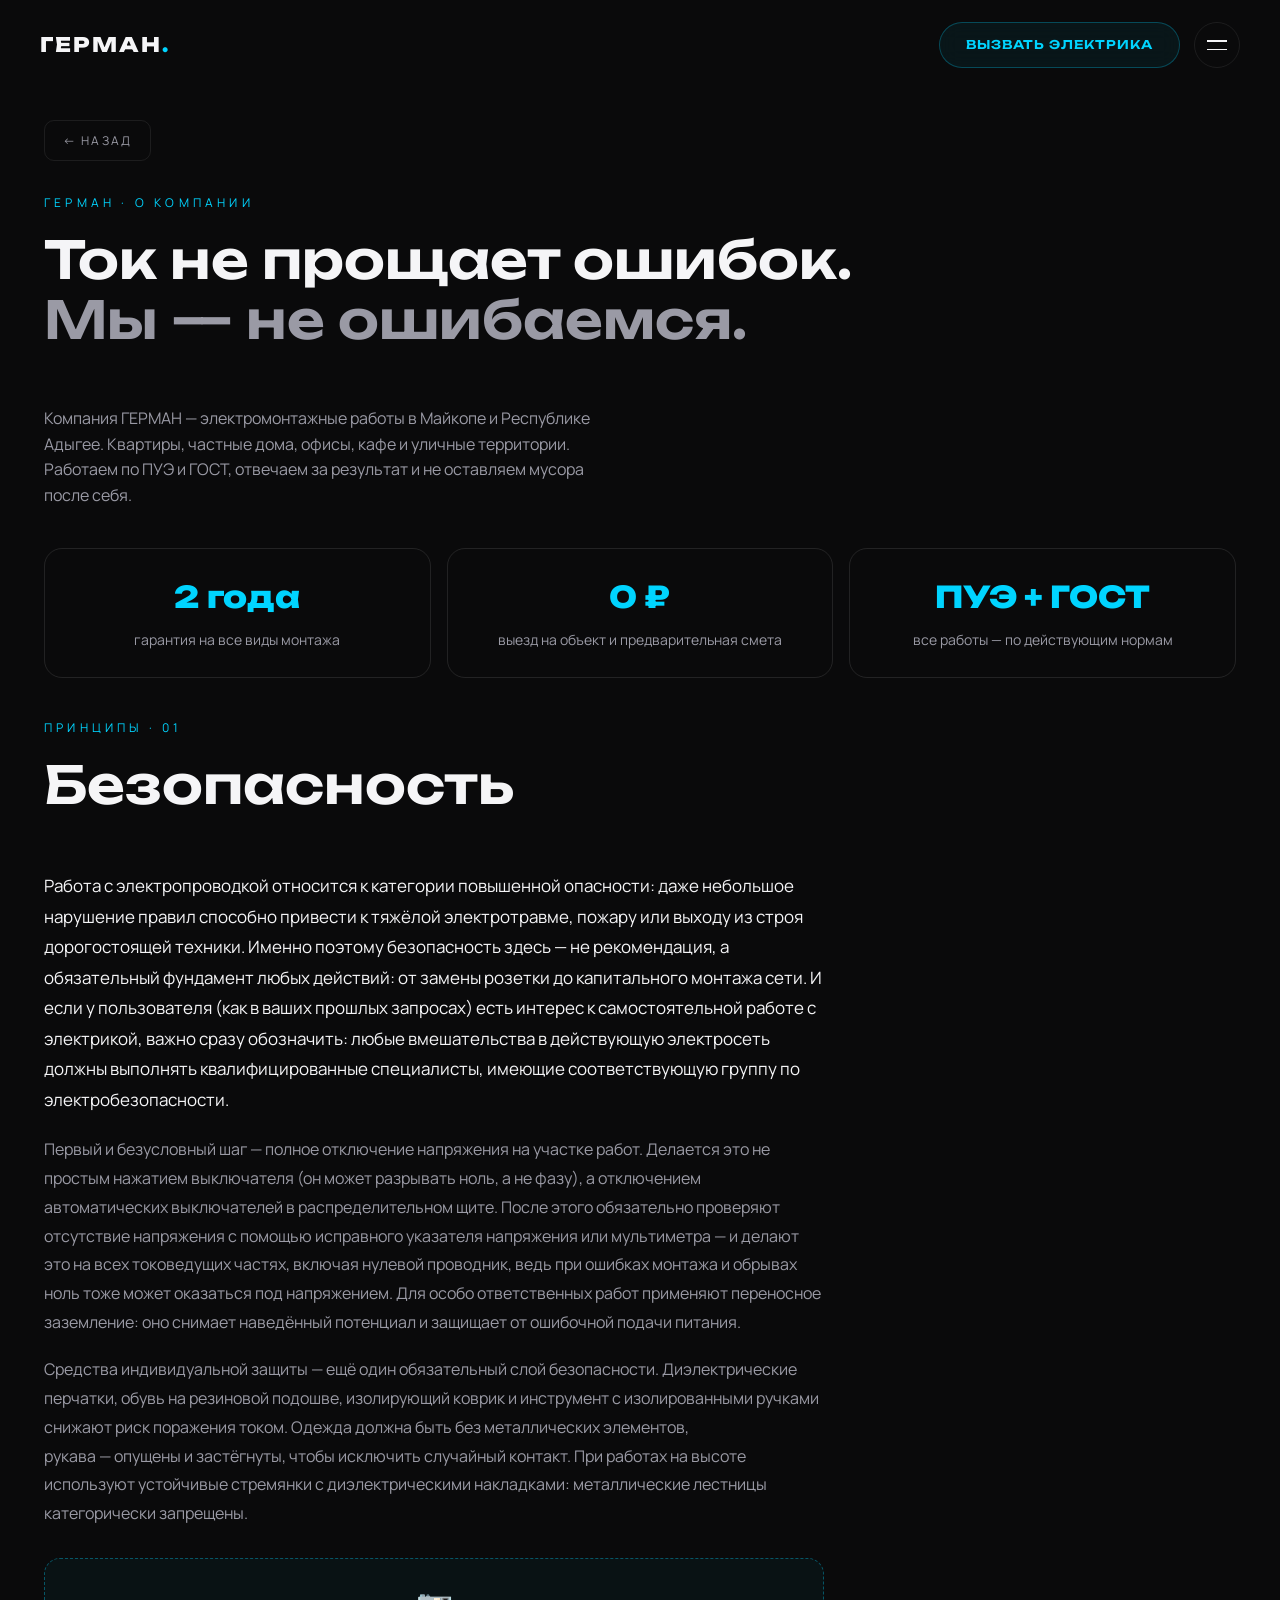
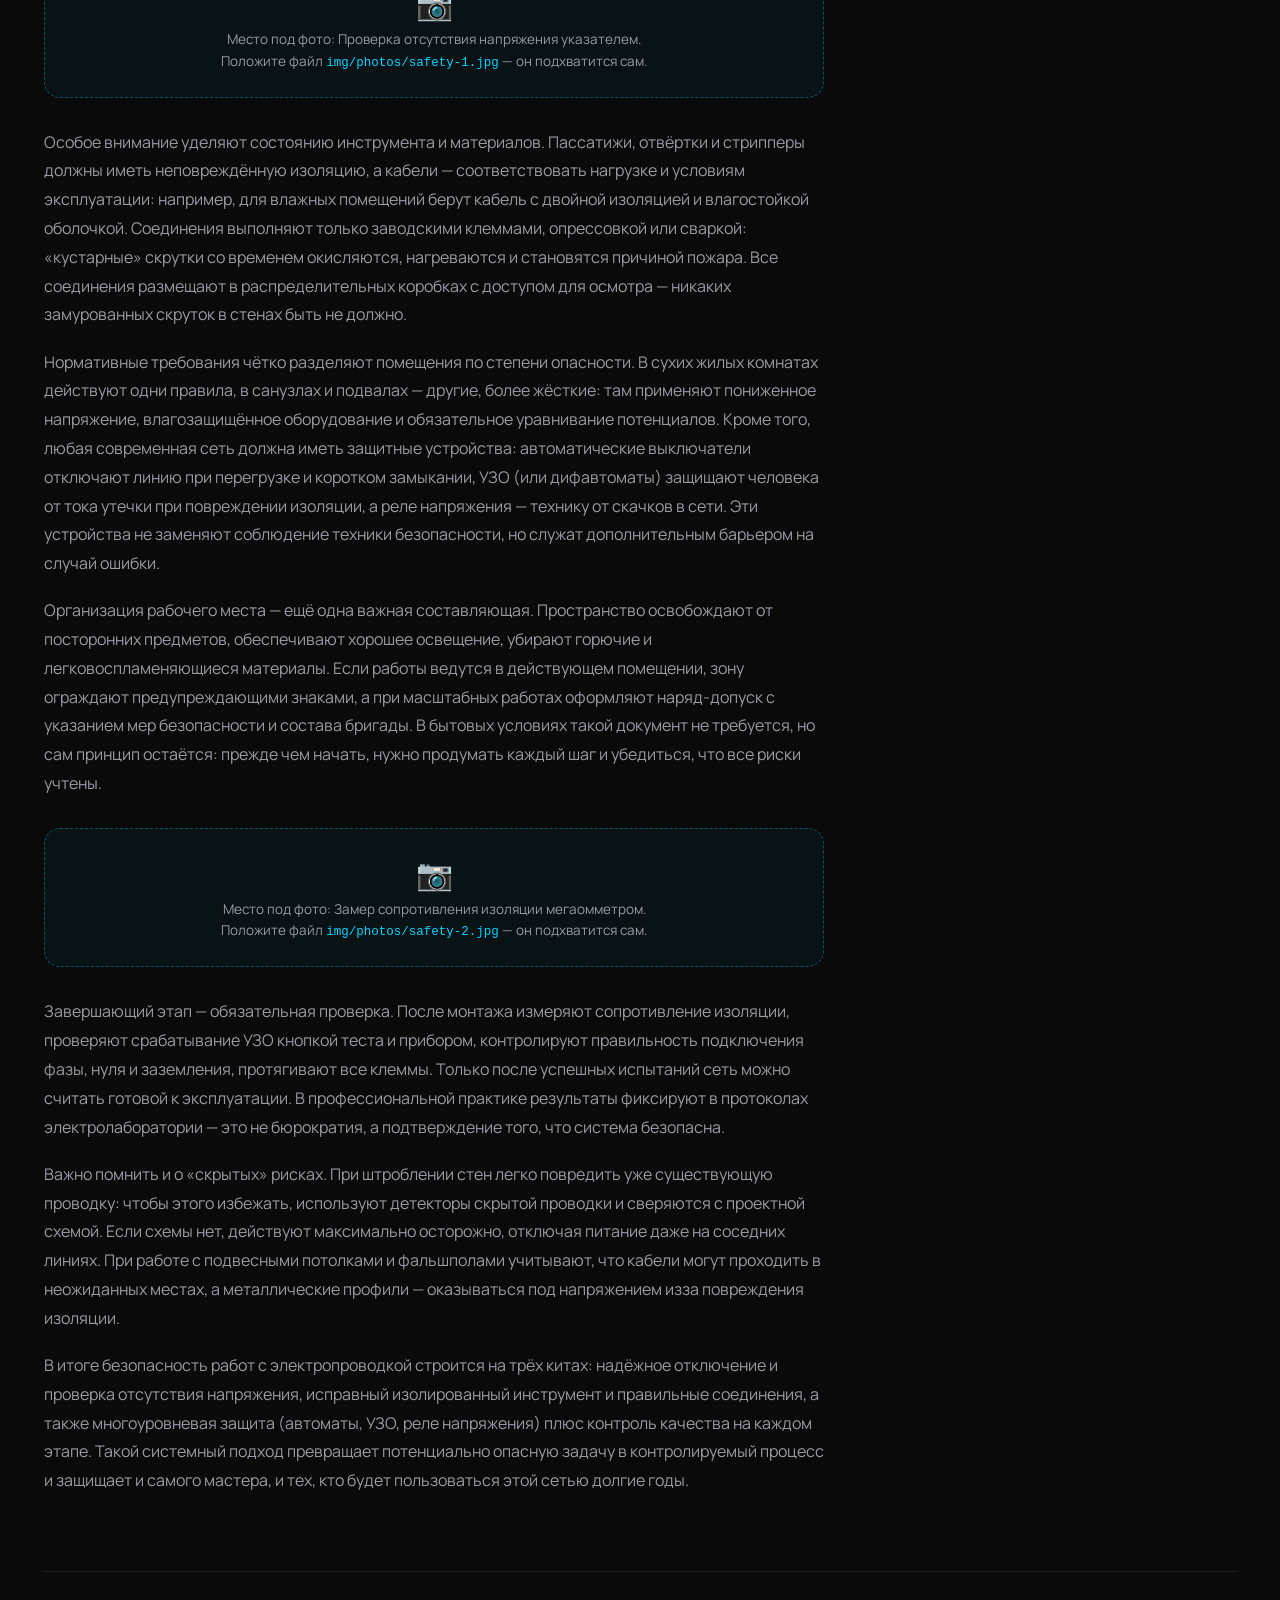
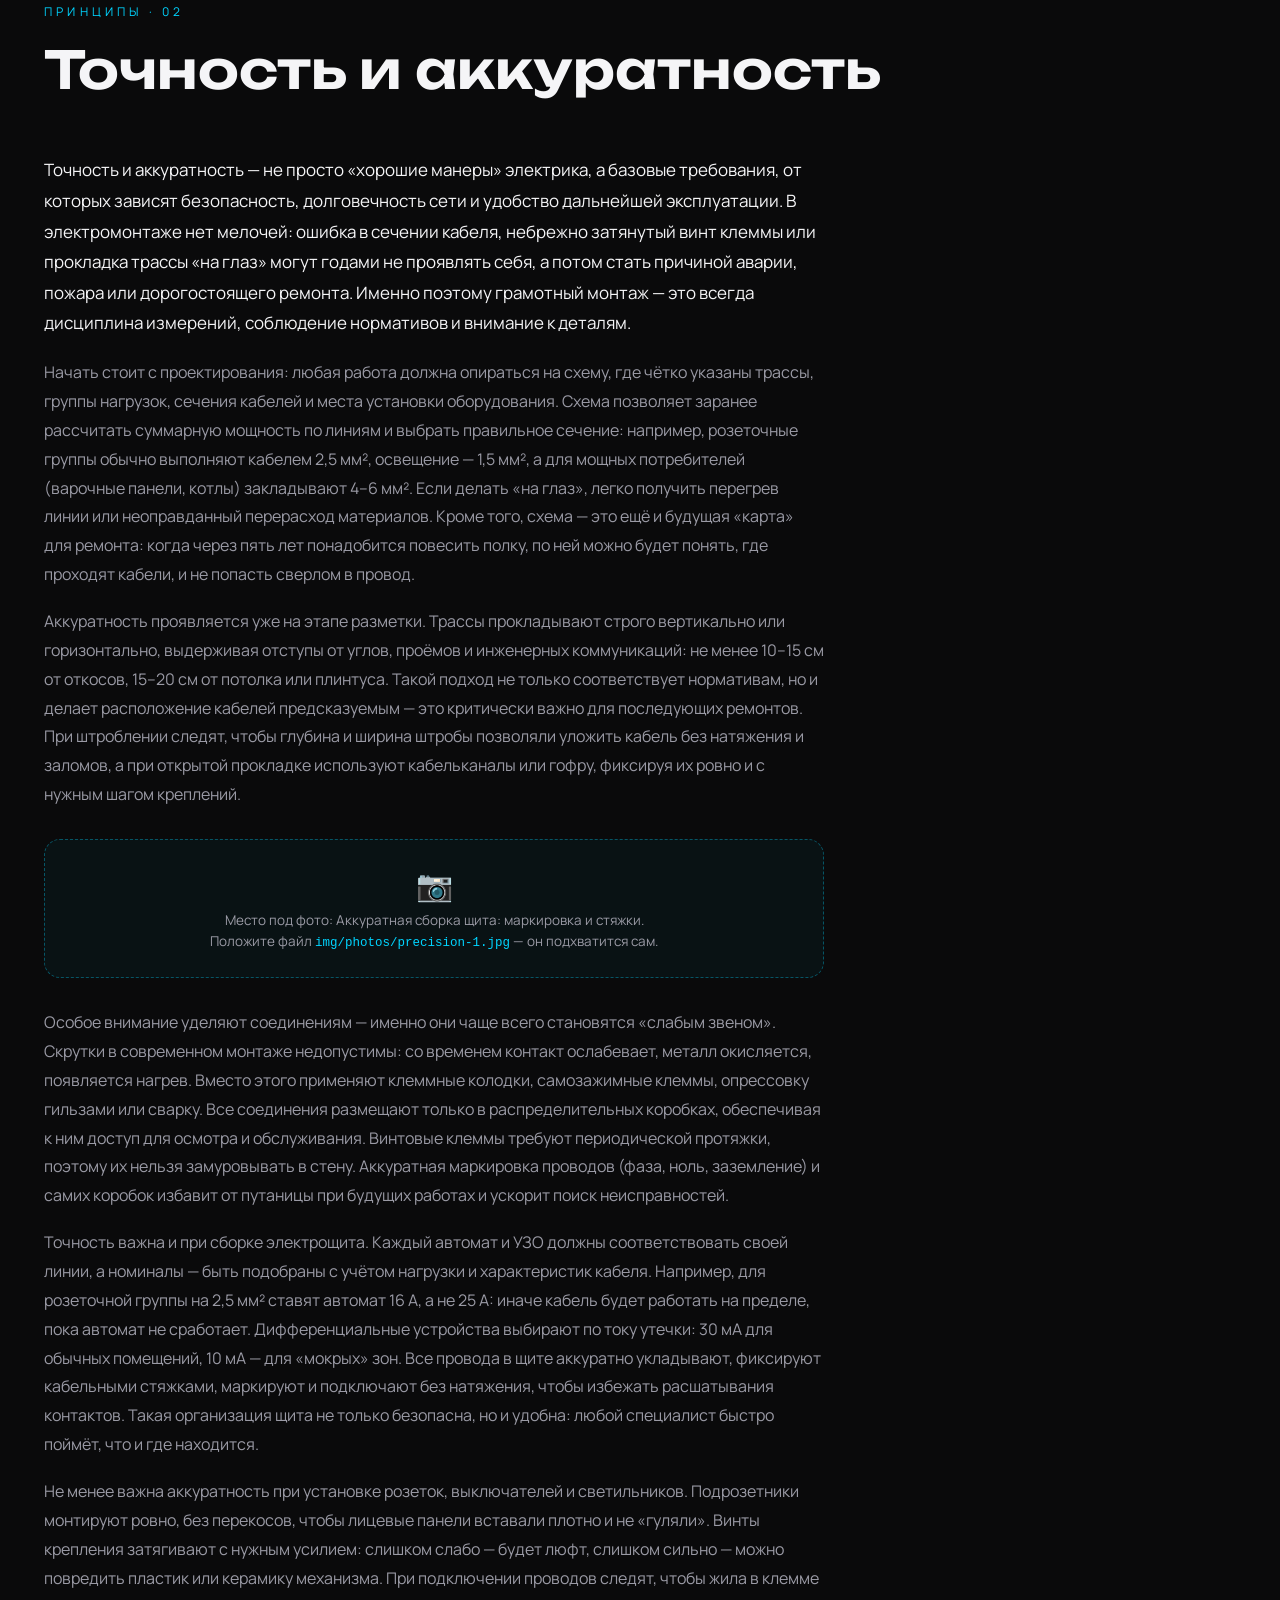
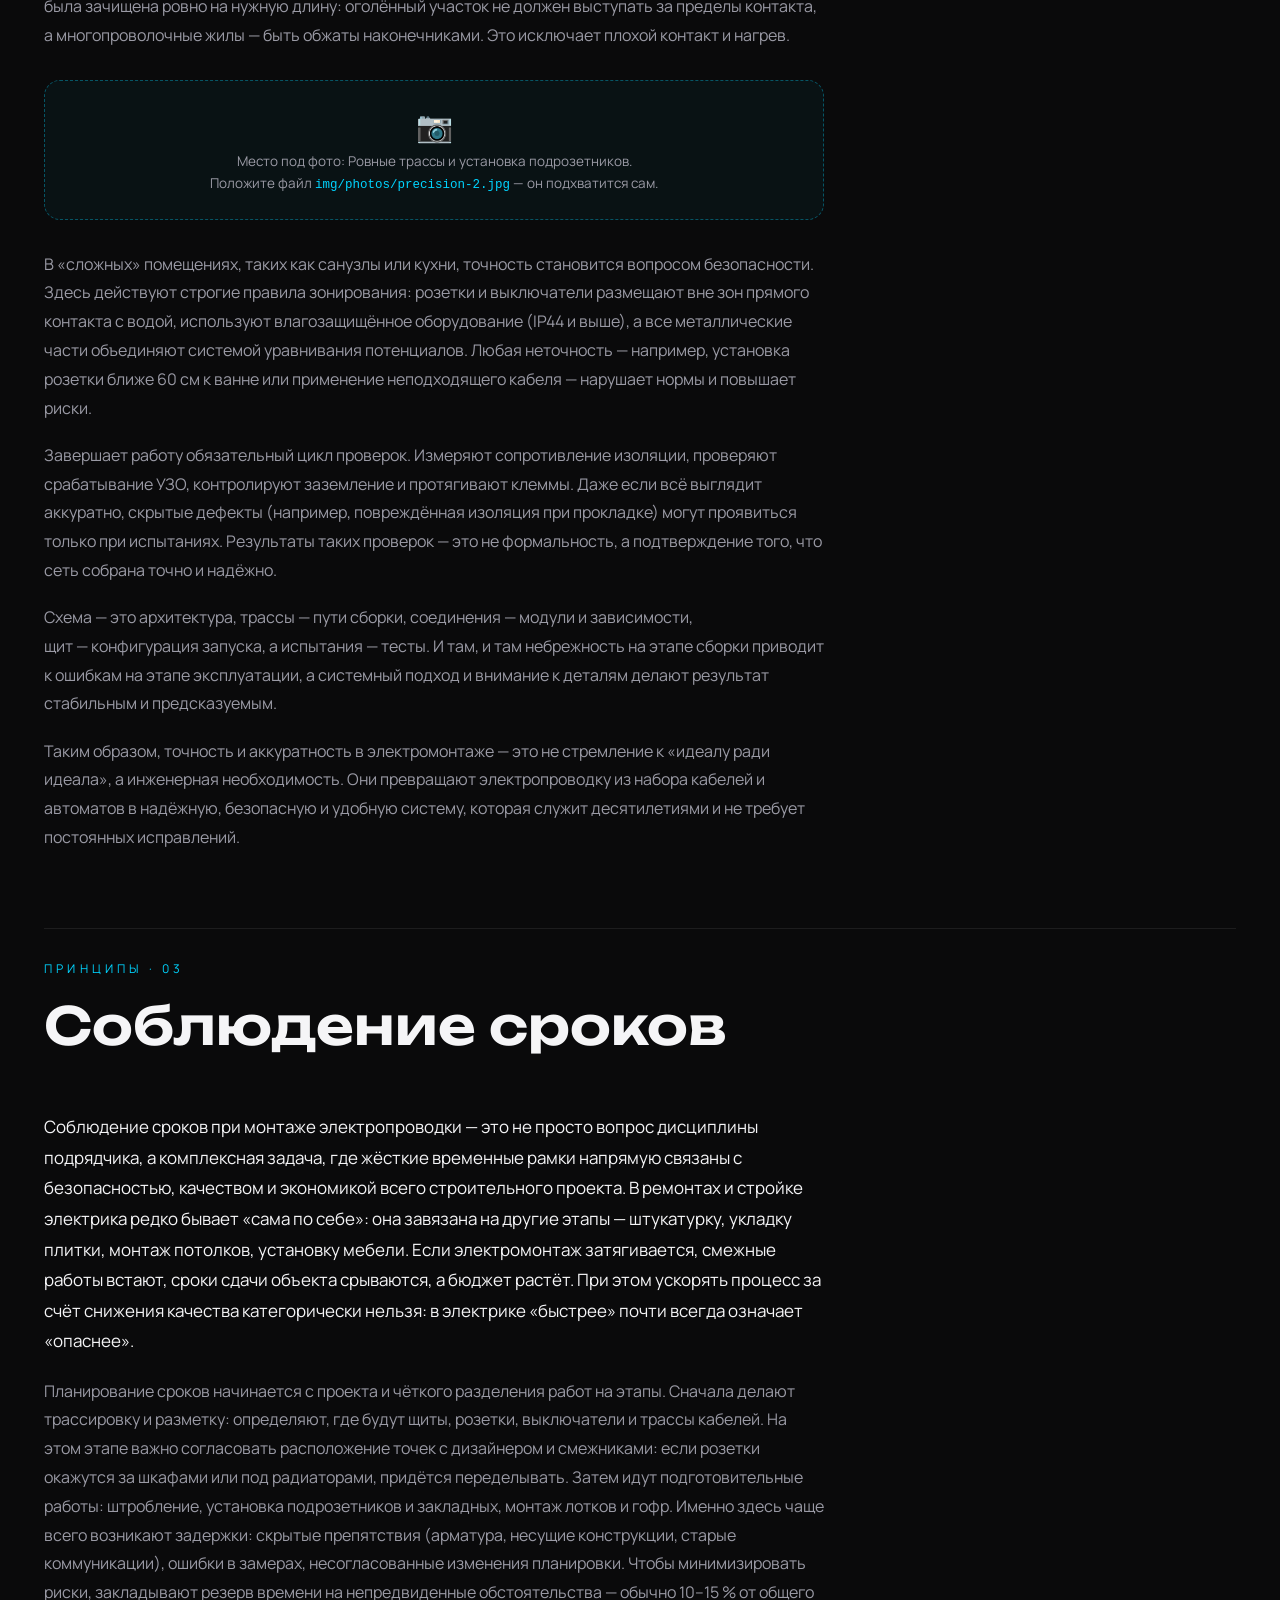
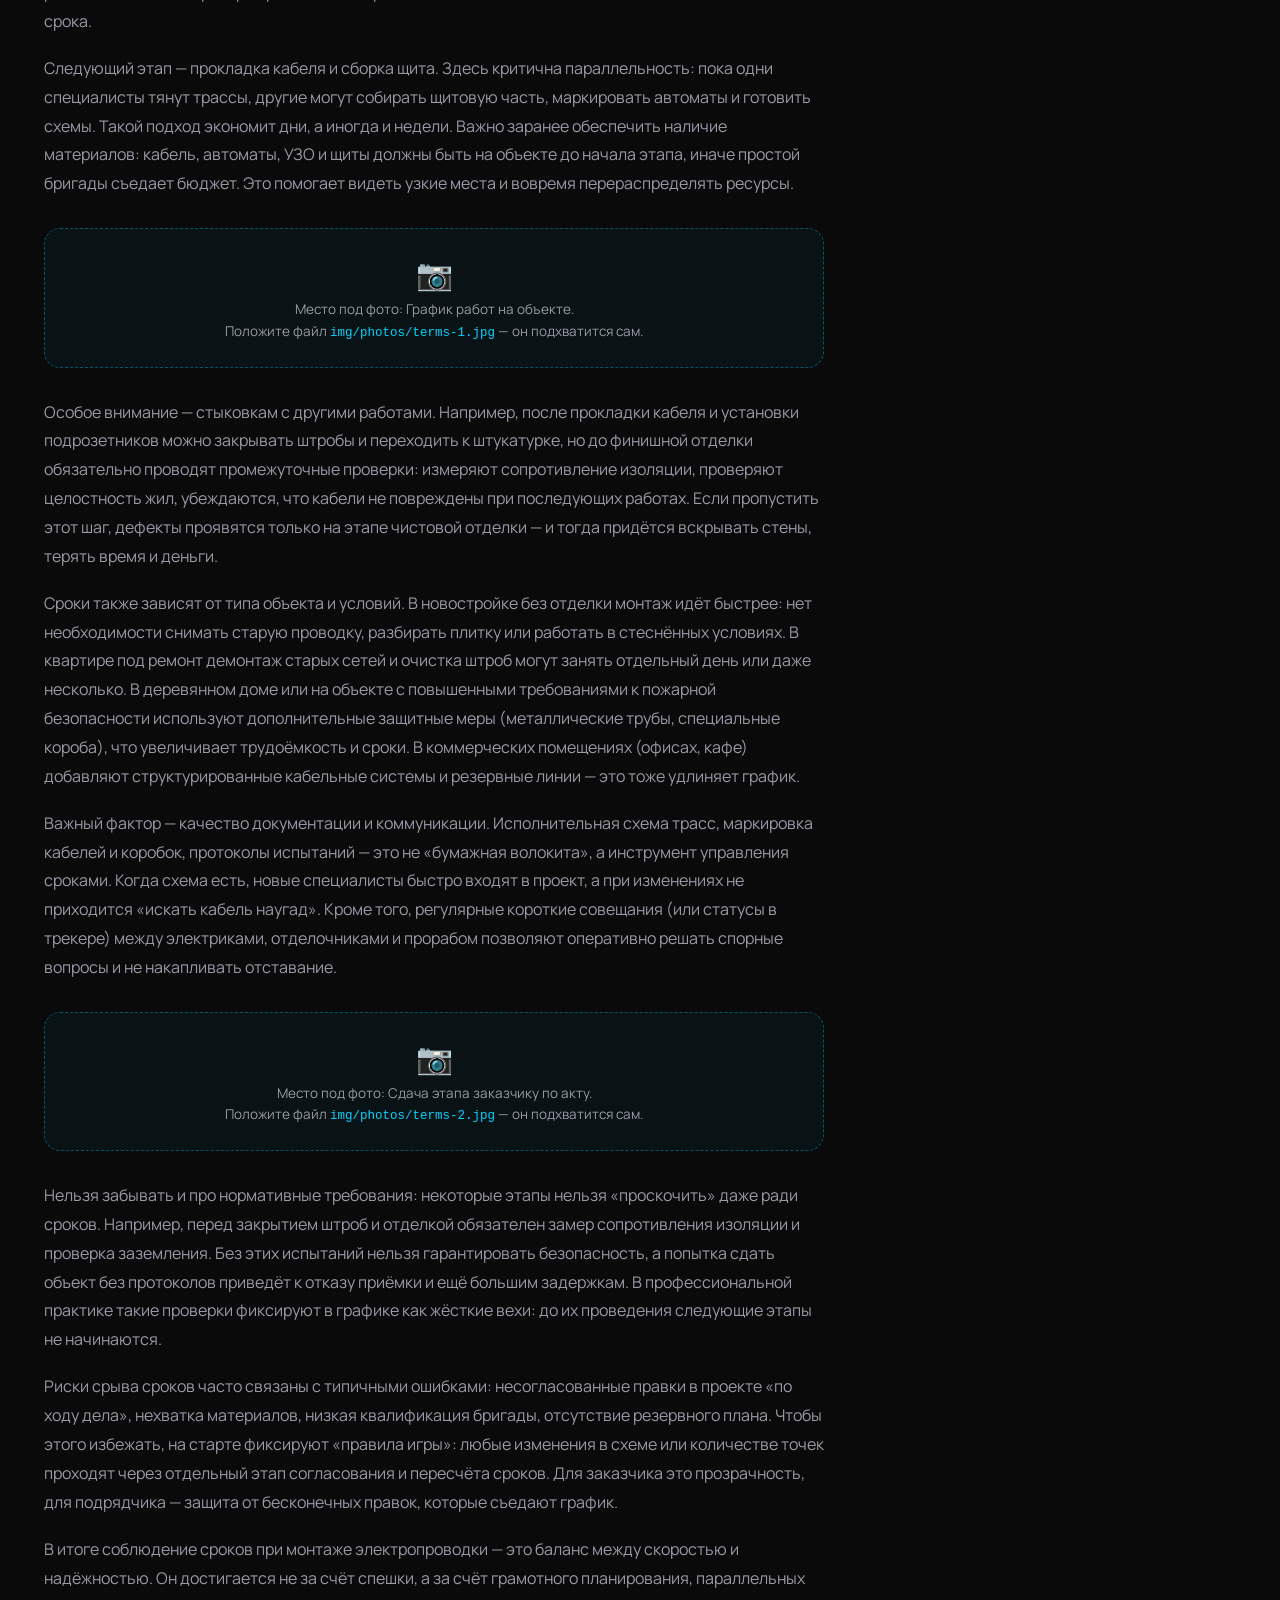
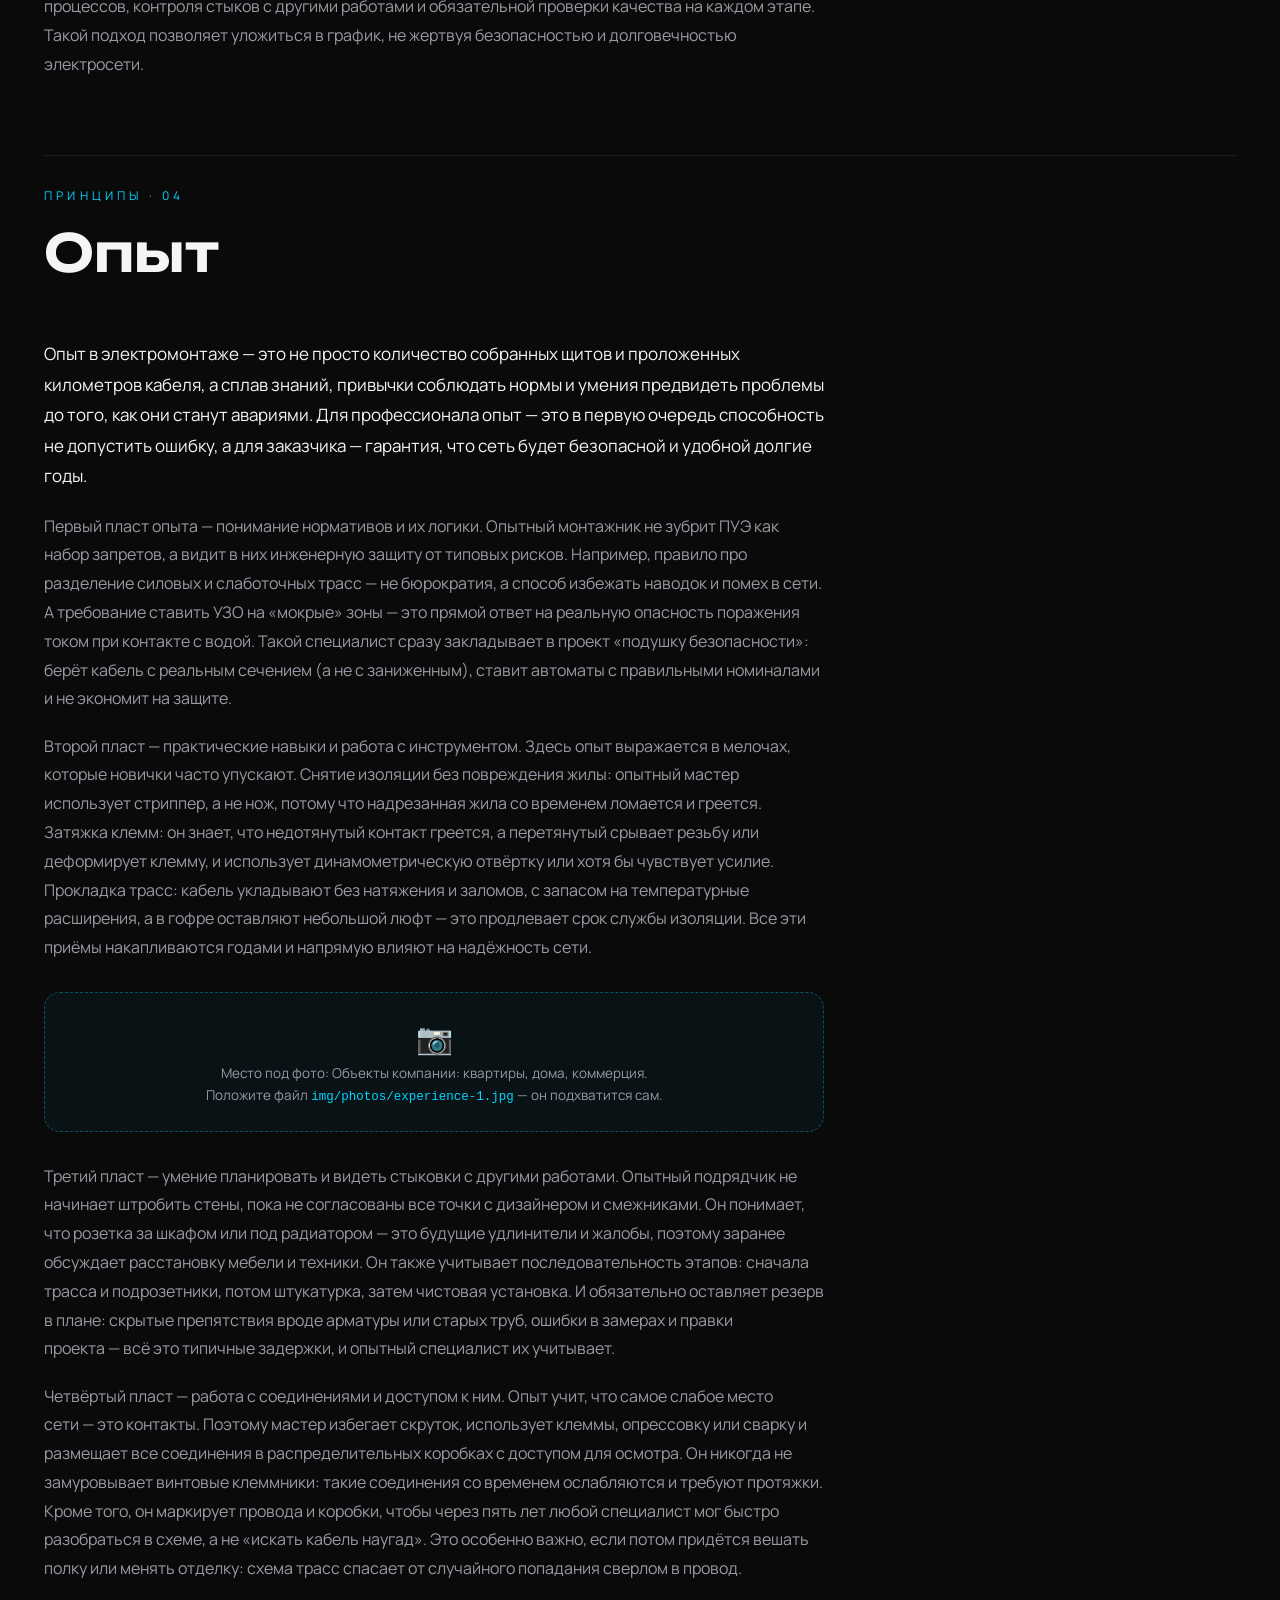
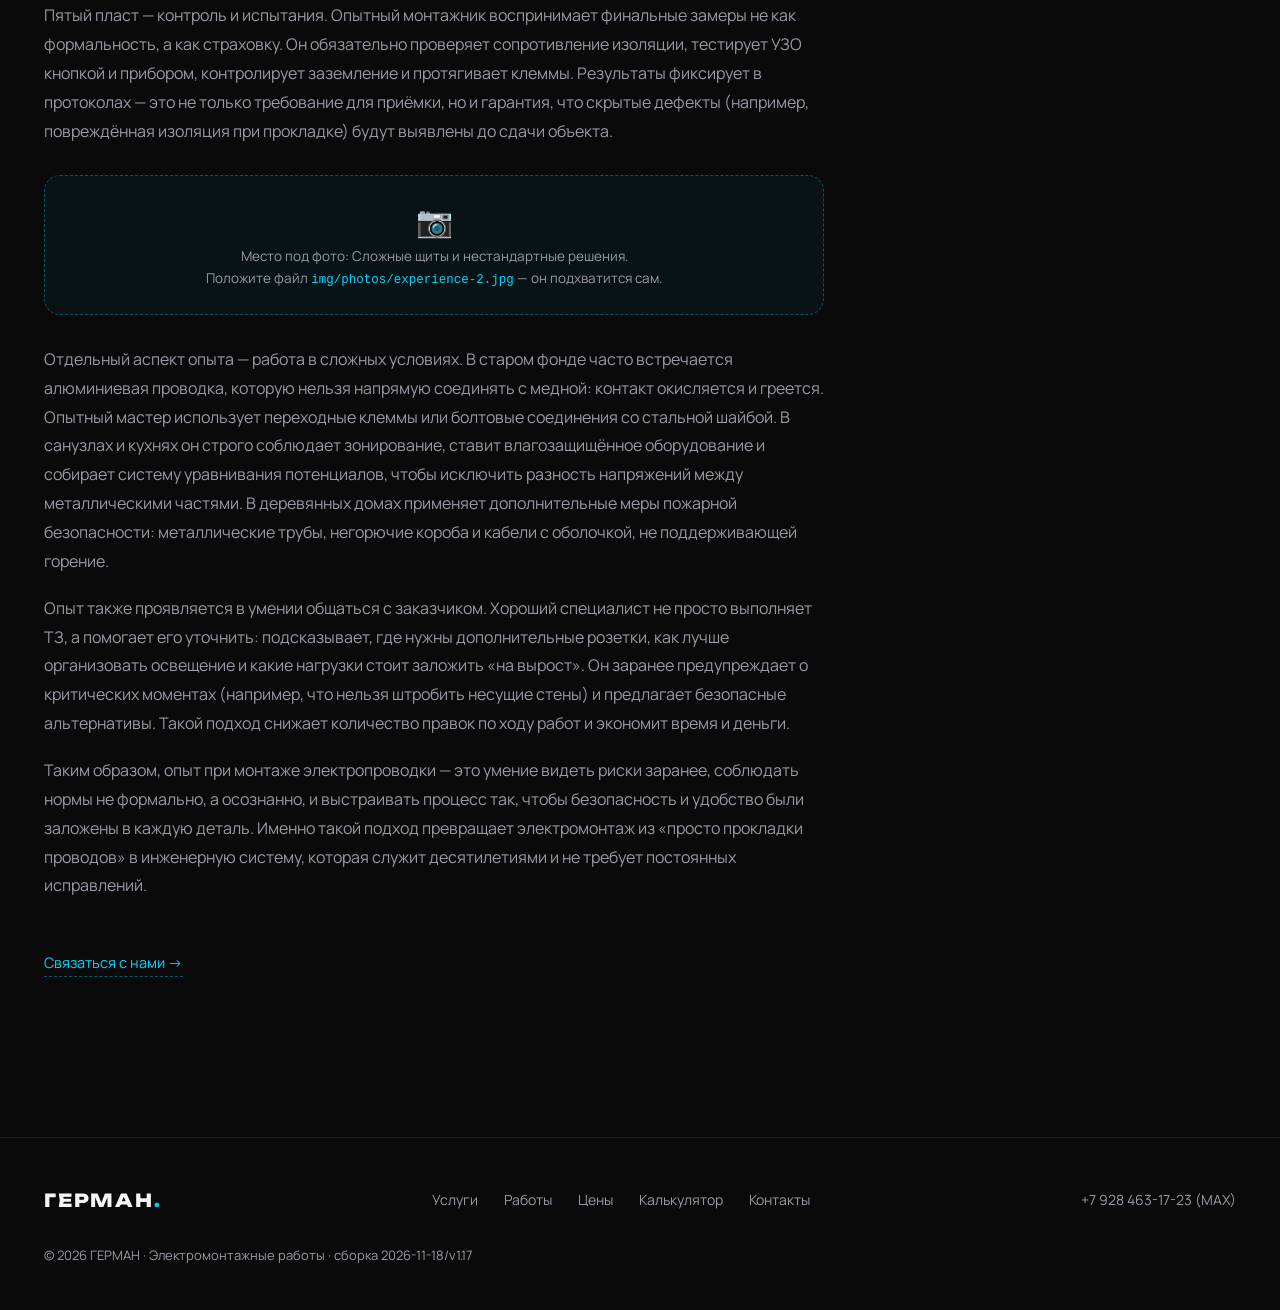
==== commit f2a37972: "chore: убран контакт 8 (8772) 56-85-95 со всего сайта (меню, контакты, подвал, meta, README — главна" ====
--- a/pages/about.html
+++ b/pages/about.html
@@ -10,7 +10,7 @@
   <link rel="preconnect" href="https://fonts.googleapis.com">
   <link rel="preconnect" href="https://fonts.gstatic.com" crossorigin>
   <link href="https://fonts.googleapis.com/css2?family=Unbounded:wght@400;600;800&family=Manrope:wght@400;500;700&display=swap" rel="stylesheet">
-  <link rel="stylesheet" href="../css/style.css?v=34">
+  <link rel="stylesheet" href="../css/style.css?v=35">
 </head>
 <body>
 
@@ -18,7 +18,7 @@
   <header class="header">
     <a href="../index.html" class="header__logo">ГЕРМАН<span class="accent">.</span></a>
     <div class="header__controls">
-      <a href="../index.html#contacts" class="cta-fixed"><span class="cta-long">Вызвать электрика</span><span class="cta-short">Электрик</span></a>
+      <a href="contacts.html" class="cta-fixed"><span class="cta-long">Вызвать электрика</span><span class="cta-short">Электрик</span></a>
       <button class="burger" id="burger" aria-label="Открыть меню" aria-expanded="false">
         <span class="burger__line"></span>
         <span class="burger__line"></span>
@@ -38,7 +38,6 @@
     </ul>
     <div class="menu__contacts">
       <a href="tel:+79284631723" class="menu__phone">+7 928 463-17-23</a>
-      <a href="tel:88772568595" class="menu__phone menu__phone--dim">8 (8772) 56-85-95</a>
       <span class="menu__note">Майкоп · Республика Адыгея</span>
     </div>
   </nav>
@@ -169,7 +168,6 @@
       </nav>
       <div class="footer__contacts">
         <a href="tel:+79284631723">+7 928 463-17-23 (МАХ)</a>
-        <a href="tel:88772568595">8 (8772) 56-85-95</a>
       </div>
       <p class="footer__copy">© <span id="year">2026</span> ГЕРМАН · Электромонтажные работы · сборка 2026-11-18/v1.17</p>
     </div>
--- a/css/style.css
+++ b/css/style.css
@@ -426,6 +426,8 @@
   gap: 20px;
 }
 .adv {
+  color: inherit;
+  text-decoration: none;
   border-top: 1px solid var(--line);
   padding-top: 26px;
   transition: border-color 0.4s;
@@ -503,6 +505,14 @@
 
 /* ---------- Работы: 3D-спираль вокруг светящегося хребта ---------- */
 .works-stage { display: none; }
+/* сенсор: вертикаль листает страницу нативно (pan-y), горизонтальный свайп
+   по канвасу обрабатывает JS (touchmove + preventDefault) — двигает лестницу */
+.works-stage canvas {
+  touch-action: pan-y;
+  -webkit-user-select: none;
+  user-select: none;
+  -webkit-touch-callout: none;
+}
 .works--3d { padding: 0; }
 .works--3d .works__static { display: none; }
 .works--3d .works-stage { display: block; position: relative; height: 1100vh; }
